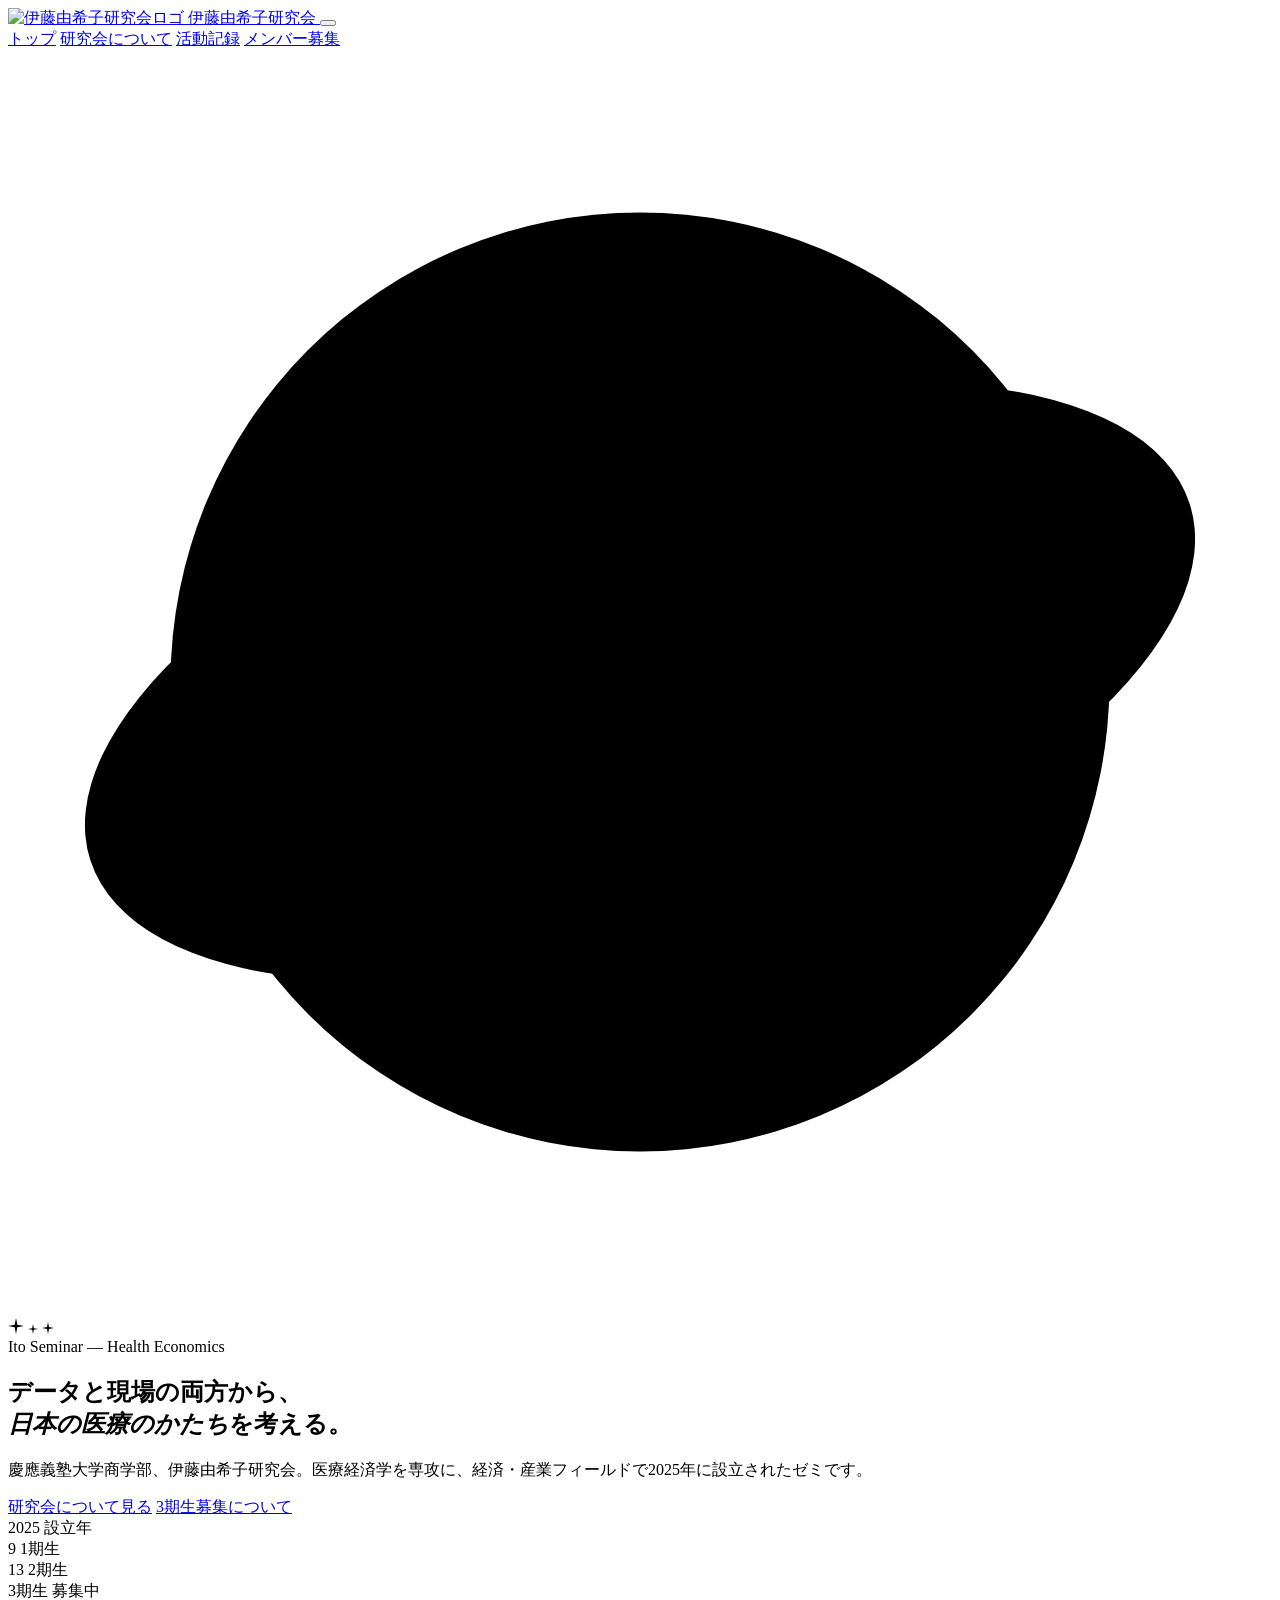
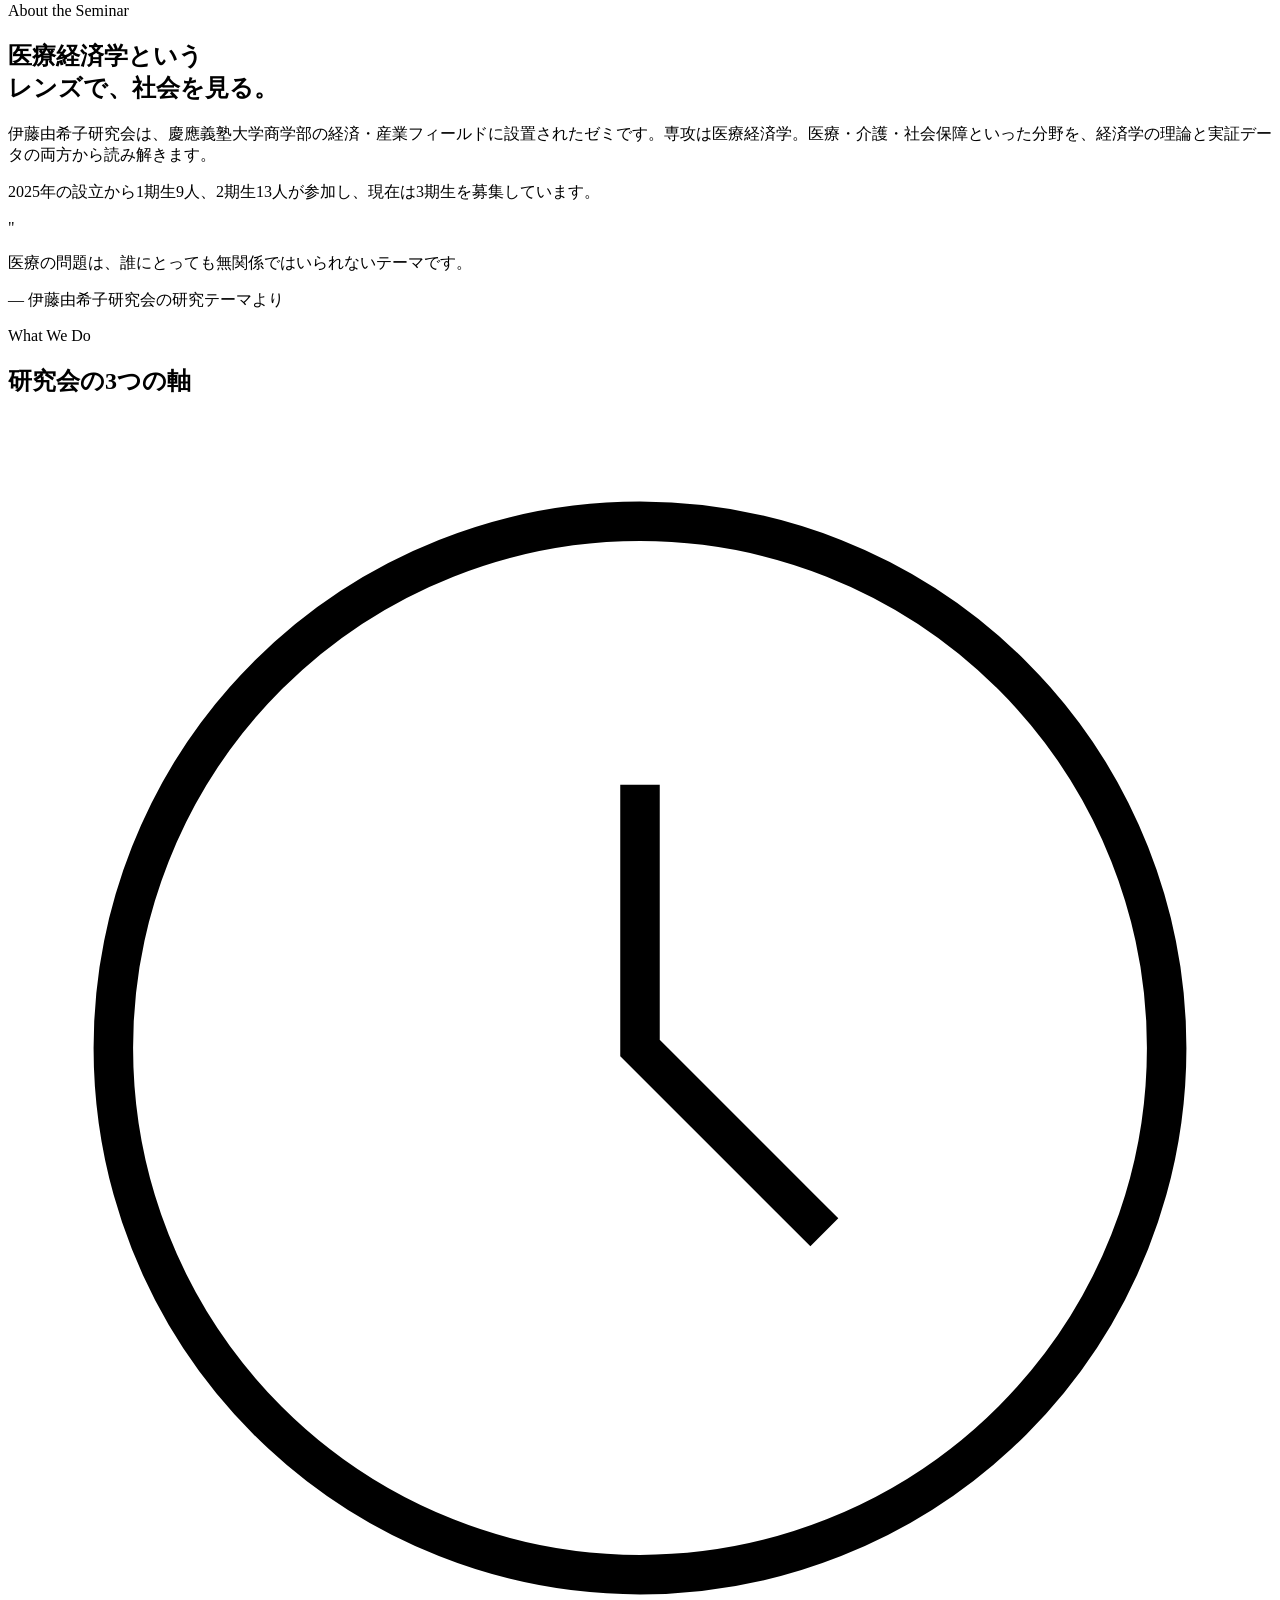
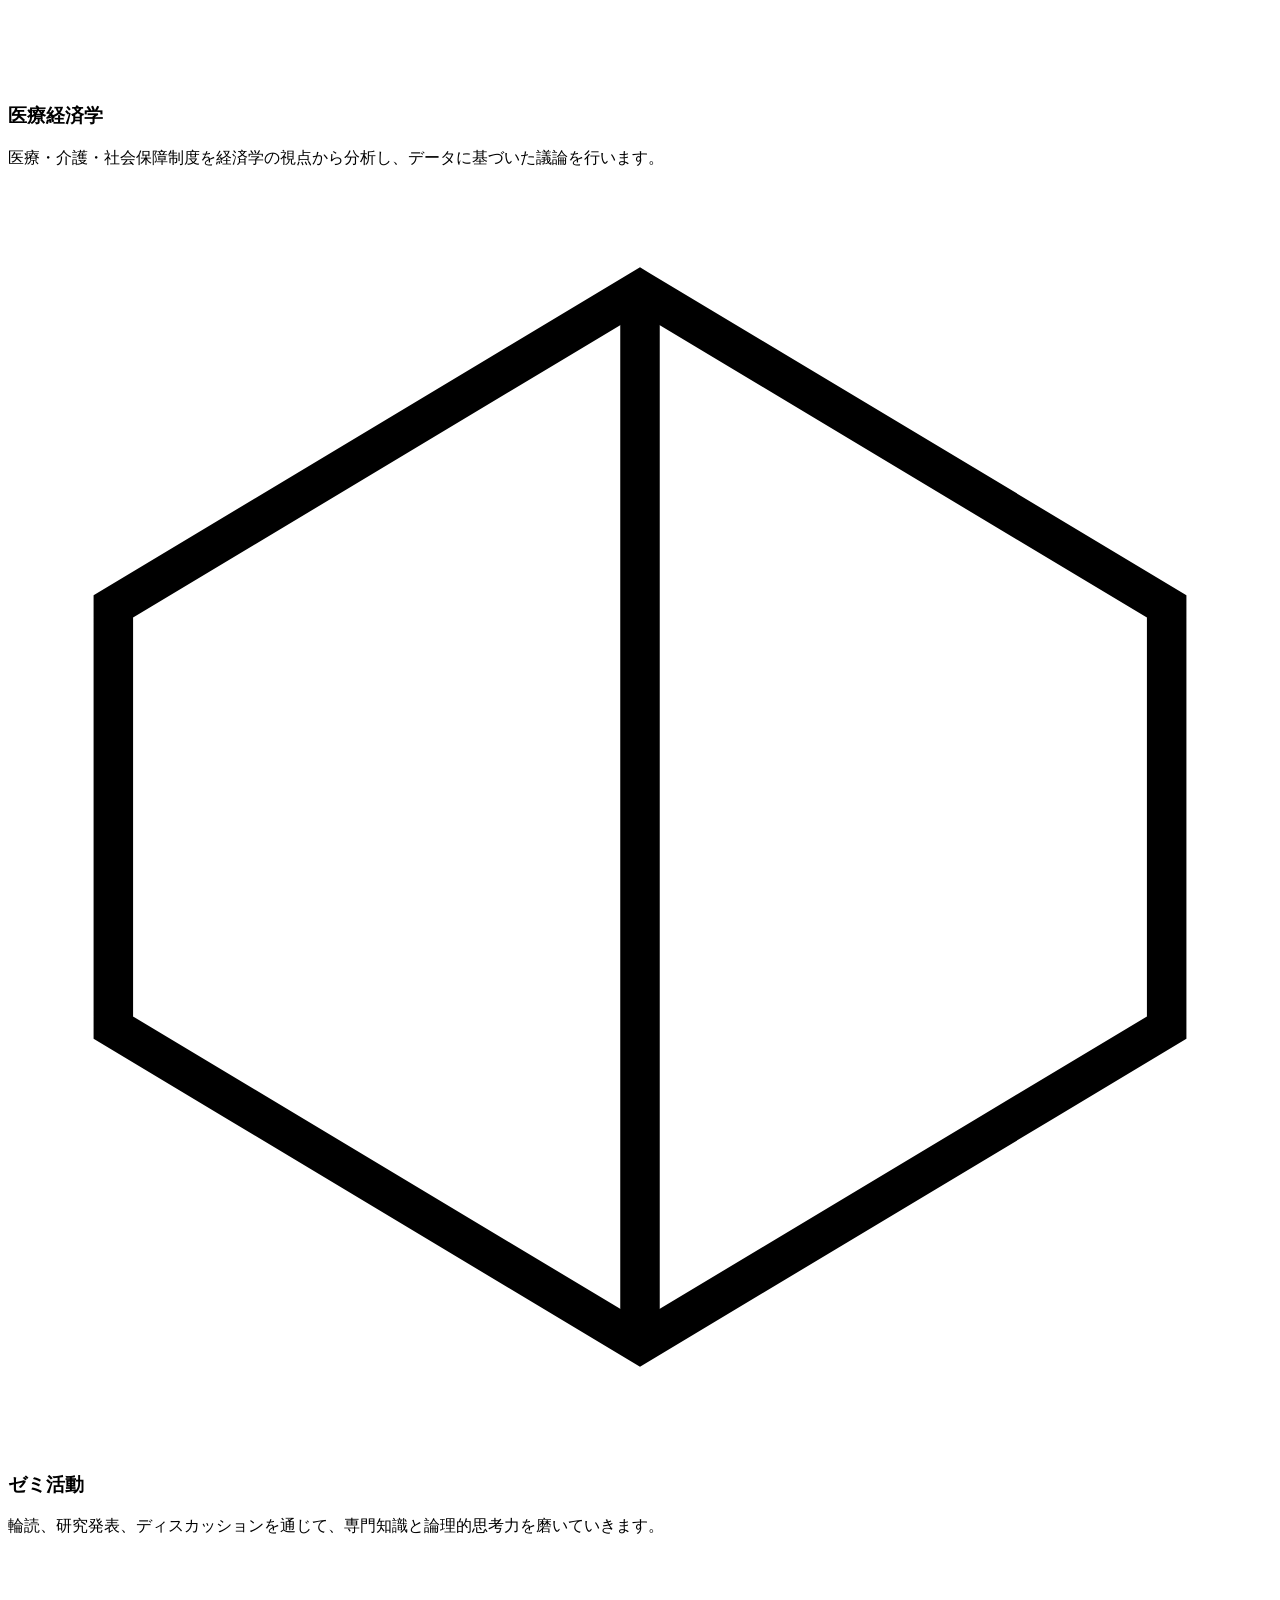
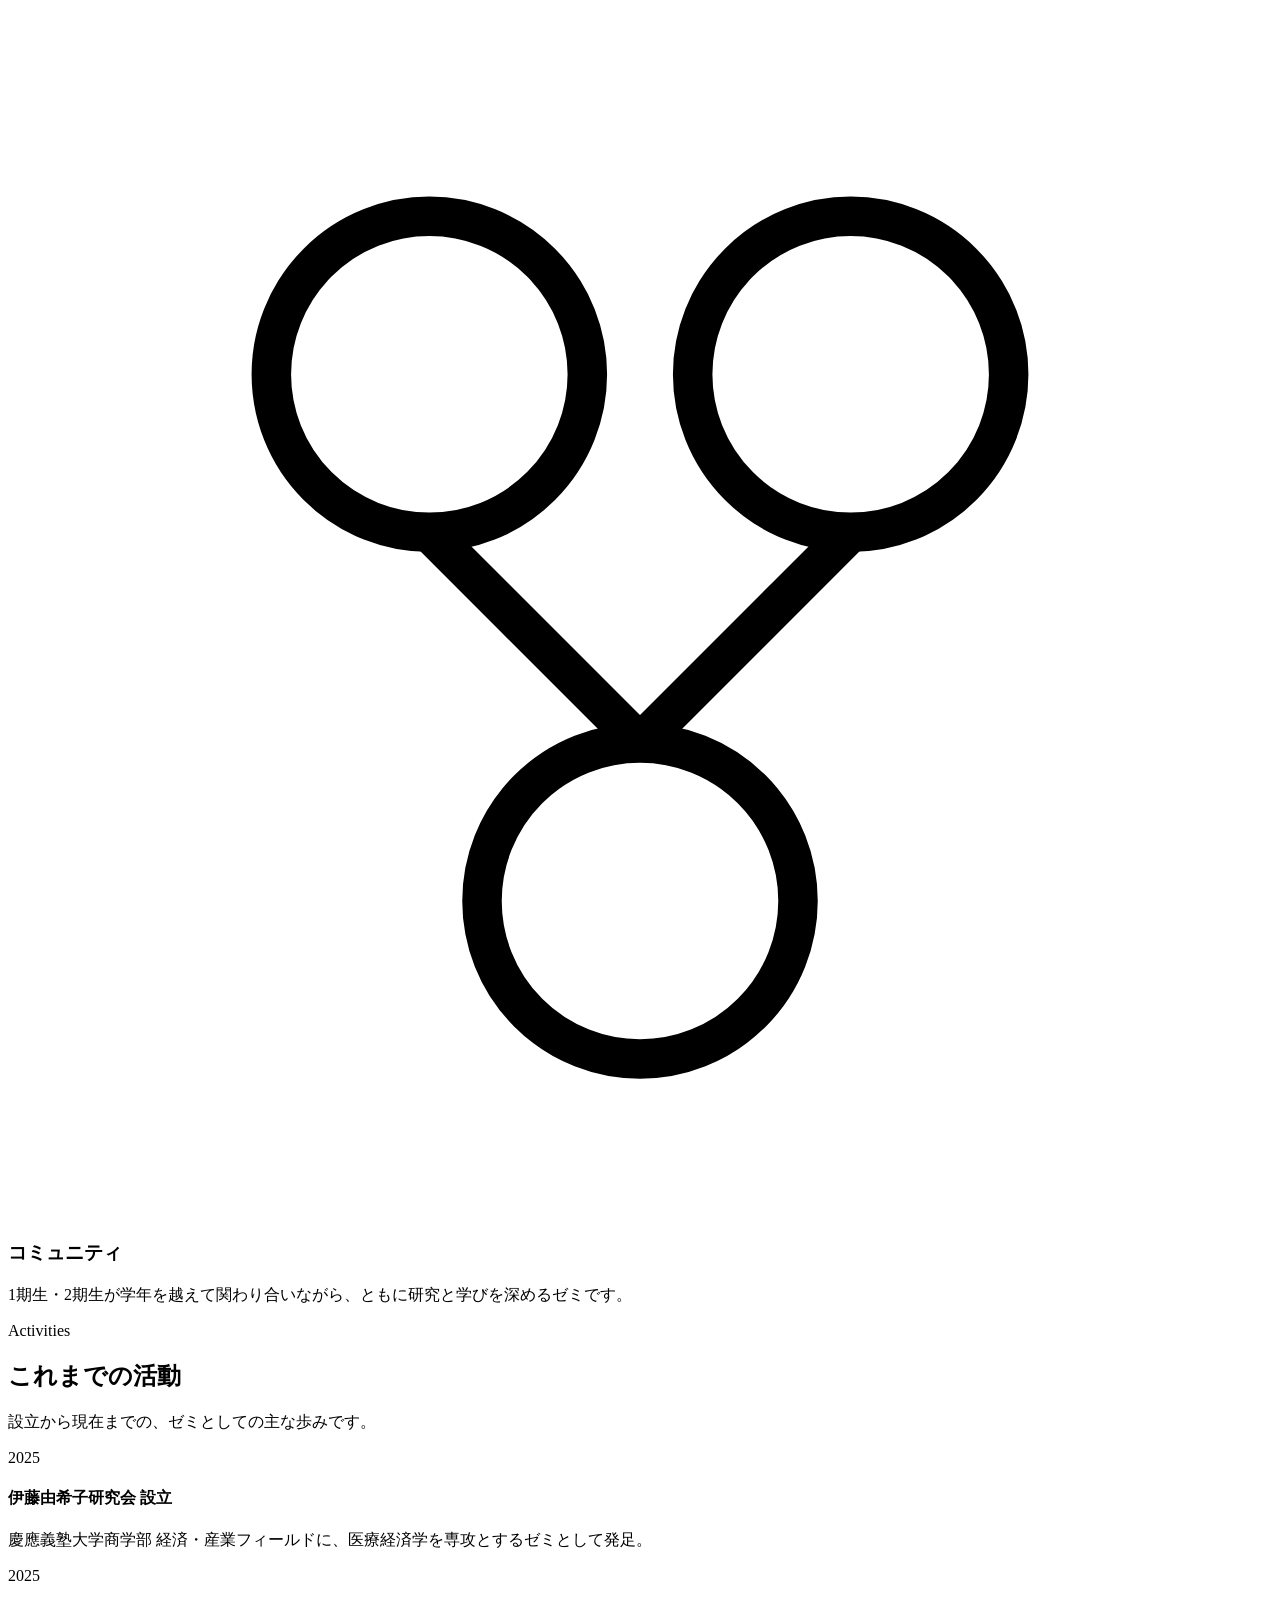
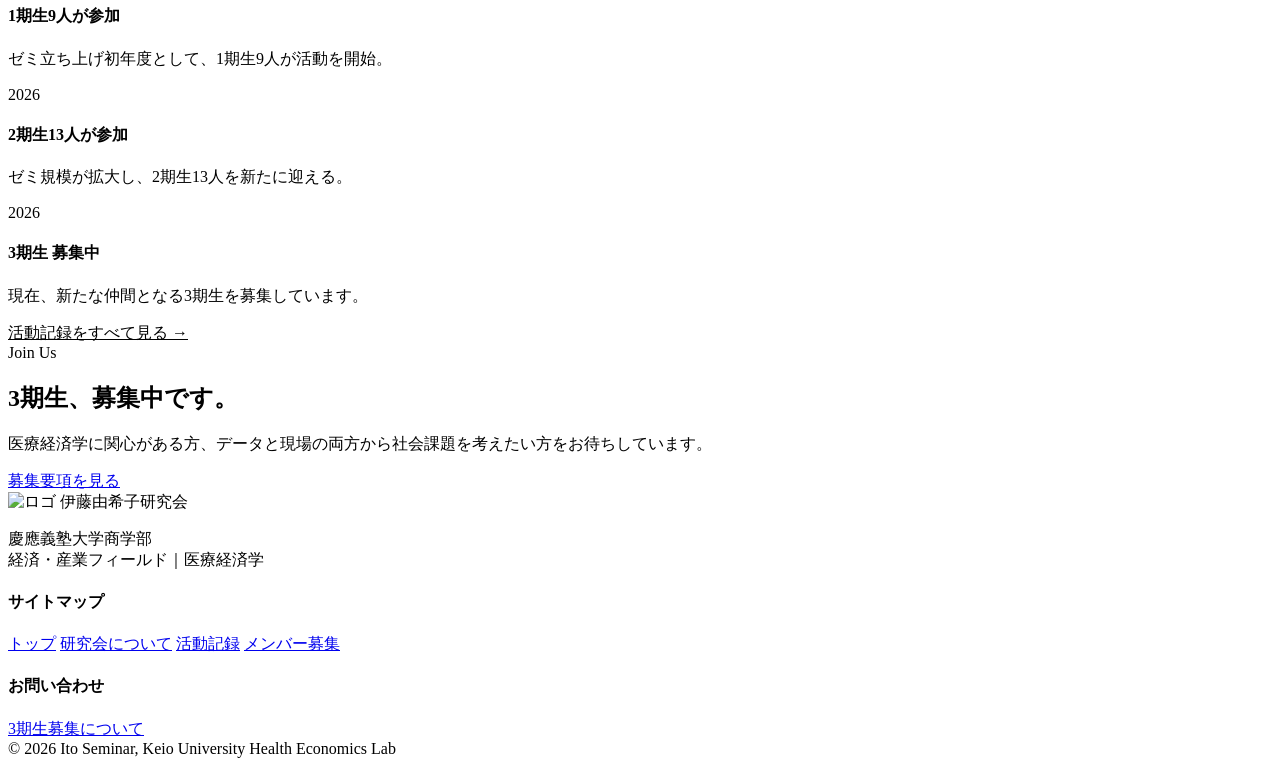
==== index.html @ af70dc56 "Add files via upload" ====
<!DOCTYPE html>
<html lang="ja">
<head>
  <meta charset="UTF-8">
  <meta name="viewport" content="width=device-width, initial-scale=1.0">
  <title>伊藤由希子研究会 | 慶應義塾大学商学部</title>
  <meta name="description" content="慶應義塾大学商学部 伊藤由希子研究会。医療経済学をテーマに、データと現場の両面から日本の医療が抱える課題を考えるゼミです。">
  <link rel="icon" href="assets/images/logo-blue-bg.jpg">
  <link rel="preconnect" href="https://fonts.googleapis.com">
  <link href="https://fonts.googleapis.com/css2?family=Playfair+Display:ital,wght@0,400;0,700;1,400&family=Cormorant+Garamond:ital@1&family=Noto+Sans+JP:wght@300;400;500;600;700&family=Noto+Serif+JP:wght@500;700&display=swap" rel="stylesheet">
  <link rel="stylesheet" href="css/style.css">
  <link rel="stylesheet" href="css/index.css">
</head>
<body>

  <header class="site-header">
    <nav class="nav">
      <a href="index.html" class="nav-brand">
        <img src="assets/images/logo-blue-bg.jpg" alt="伊藤由希子研究会ロゴ">
        伊藤由希子研究会
      </a>
      <button class="nav-toggle" aria-label="メニューを開く">
        <span></span><span></span><span></span>
      </button>
      <div class="nav-links">
        <a href="index.html">トップ</a>
        <a href="about.html">研究会について</a>
        <a href="activities.html">活動記録</a>
        <a href="join.html">メンバー募集</a>
      </div>
    </nav>
  </header>

  <!-- ============ HERO ============ -->
  <section class="hero">
    <svg class="hero-orbit-bg" viewBox="0 0 1400 1400" aria-hidden="true">
      <ellipse class="orbit-ring orbit-ring-1" cx="700" cy="700" rx="640" ry="280" transform="rotate(-18 700 700)"/>
      <ellipse class="orbit-ring orbit-ring-2" cx="700" cy="700" rx="520" ry="520"/>
    </svg>
    <svg class="hero-star" style="top:18%; left:12%; width:16px; animation-delay:0s;" viewBox="0 0 24 24" fill="currentColor"><path d="M12 0 L14 10 L24 12 L14 14 L12 24 L10 14 L0 12 L10 10 Z"/></svg>
    <svg class="hero-star" style="top:62%; left:8%; width:10px; animation-delay:1.2s;" viewBox="0 0 24 24" fill="currentColor"><path d="M12 0 L14 10 L24 12 L14 14 L12 24 L10 14 L0 12 L10 10 Z"/></svg>
    <svg class="hero-star" style="top:30%; right:10%; width:12px; animation-delay:2s;" viewBox="0 0 24 24" fill="currentColor"><path d="M12 0 L14 10 L24 12 L14 14 L12 24 L10 14 L0 12 L10 10 Z"/></svg>

    <div class="hero-inner">
      <span class="hero-eyebrow">Ito Seminar — Health Economics</span>
      <h1 class="reveal in-view">データと現場の両方から、<br><em>日本の医療のかたち</em>を考える。</h1>
      <p class="hero-lede reveal in-view">慶應義塾大学商学部、伊藤由希子研究会。医療経済学を専攻に、経済・産業フィールドで2025年に設立されたゼミです。</p>
      <div class="hero-actions reveal in-view">
        <a href="about.html" class="btn btn-primary">研究会について見る</a>
        <a href="join.html" class="btn btn-outline">3期生募集について</a>
      </div>
      <div class="hero-meta">
        <div class="hero-meta-item">
          <span class="num">2025</span>
          <span class="label">設立年</span>
        </div>
        <div class="hero-meta-item">
          <span class="num">9</span>
          <span class="label">1期生</span>
        </div>
        <div class="hero-meta-item">
          <span class="num">13</span>
          <span class="label">2期生</span>
        </div>
        <div class="hero-meta-item">
          <span class="num">3期生</span>
          <span class="label">募集中</span>
        </div>
      </div>
    </div>
  </section>

  <!-- ============ INTRO ============ -->
  <section class="intro">
    <div class="wrap intro-grid">
      <div class="intro-text reveal">
        <span class="eyebrow">About the Seminar</span>
        <h2>医療経済学という<br>レンズで、社会を見る。</h2>
        <p>伊藤由希子研究会は、慶應義塾大学商学部の経済・産業フィールドに設置されたゼミです。専攻は医療経済学。医療・介護・社会保障といった分野を、経済学の理論と実証データの両方から読み解きます。</p>
        <p>2025年の設立から1期生9人、2期生13人が参加し、現在は3期生を募集しています。</p>
      </div>
      <div class="intro-figure reveal">
        <div class="intro-figure-card">
          <span class="quote-mark">"</span>
          <p>医療の問題は、誰にとっても無関係ではいられないテーマです。</p>
          <p class="by">— 伊藤由希子研究会の研究テーマより</p>
        </div>
      </div>
    </div>
  </section>

  <!-- ============ PILLARS ============ -->
  <section class="pillars">
    <div class="wrap">
      <div class="section-head center reveal">
        <span class="eyebrow">What We Do</span>
        <h2>研究会の3つの軸</h2>
      </div>
      <div class="pillars-grid">
        <div class="pillar-card reveal">
          <svg class="pillar-icon" viewBox="0 0 48 48" fill="none" stroke="currentColor" stroke-width="1.5"><circle cx="24" cy="24" r="20"/><path d="M24 14v10l7 7"/></svg>
          <h3>医療経済学</h3>
          <p>医療・介護・社会保障制度を経済学の視点から分析し、データに基づいた議論を行います。</p>
        </div>
        <div class="pillar-card reveal">
          <svg class="pillar-icon" viewBox="0 0 48 48" fill="none" stroke="currentColor" stroke-width="1.5"><path d="M24 4 L44 16 L44 32 L24 44 L4 32 L4 16 Z"/><path d="M24 4 L24 44"/></svg>
          <h3>ゼミ活動</h3>
          <p>輪読、研究発表、ディスカッションを通じて、専門知識と論理的思考力を磨いていきます。</p>
        </div>
        <div class="pillar-card reveal">
          <svg class="pillar-icon" viewBox="0 0 48 48" fill="none" stroke="currentColor" stroke-width="1.5"><circle cx="16" cy="16" r="6"/><circle cx="32" cy="16" r="6"/><circle cx="24" cy="36" r="6"/><path d="M16 22 L24 30 M32 22 L24 30"/></svg>
          <h3>コミュニティ</h3>
          <p>1期生・2期生が学年を越えて関わり合いながら、ともに研究と学びを深めるゼミです。</p>
        </div>
      </div>
    </div>
  </section>

  <!-- ============ ACTIVITY TEASER ============ -->
  <section class="timeline-teaser">
    <div class="wrap">
      <div class="section-head reveal">
        <span class="eyebrow">Activities</span>
        <h2>これまでの活動</h2>
        <p>設立から現在までの、ゼミとしての主な歩みです。</p>
      </div>
      <div class="tl-list">
        <div class="tl-row reveal">
          <span class="tl-year">2025</span>
          <div class="tl-content">
            <h4>伊藤由希子研究会 設立</h4>
            <p>慶應義塾大学商学部 経済・産業フィールドに、医療経済学を専攻とするゼミとして発足。</p>
          </div>
        </div>
        <div class="tl-row reveal">
          <span class="tl-year">2025</span>
          <div class="tl-content">
            <h4>1期生9人が参加</h4>
            <p>ゼミ立ち上げ初年度として、1期生9人が活動を開始。</p>
          </div>
        </div>
        <div class="tl-row reveal">
          <span class="tl-year">2026</span>
          <div class="tl-content">
            <h4>2期生13人が参加</h4>
            <p>ゼミ規模が拡大し、2期生13人を新たに迎える。</p>
          </div>
        </div>
        <div class="tl-row reveal">
          <span class="tl-year">2026</span>
          <div class="tl-content">
            <h4>3期生 募集中</h4>
            <p>現在、新たな仲間となる3期生を募集しています。</p>
          </div>
        </div>
      </div>
      <div class="mt-lg">
        <a href="activities.html" class="btn btn-outline" style="border-color: rgba(247,250,251,0.4); color: var(--color-paper);">活動記録をすべて見る →</a>
      </div>
    </div>
  </section>

  <!-- ============ RECRUIT CTA ============ -->
  <section class="recruit-banner">
    <div class="wrap recruit-inner">
      <div class="recruit-text reveal">
        <span class="eyebrow">Join Us</span>
        <h2>3期生、募集中です。</h2>
        <p>医療経済学に関心がある方、データと現場の両方から社会課題を考えたい方をお待ちしています。</p>
      </div>
      <a href="join.html" class="btn btn-primary reveal">募集要項を見る</a>
    </div>
  </section>

  <footer class="site-footer">
    <div class="wrap">
      <div class="footer-grid">
        <div class="footer-col">
          <div class="footer-brand">
            <img src="assets/images/logo-blue-bg.jpg" alt="ロゴ">
            伊藤由希子研究会
          </div>
          <p>慶應義塾大学商学部<br>経済・産業フィールド｜医療経済学</p>
        </div>
        <div class="footer-col">
          <h4>サイトマップ</h4>
          <a href="index.html">トップ</a>
          <a href="about.html">研究会について</a>
          <a href="activities.html">活動記録</a>
          <a href="join.html">メンバー募集</a>
        </div>
        <div class="footer-col">
          <h4>お問い合わせ</h4>
          <a href="join.html">3期生募集について</a>
        </div>
      </div>
      <div class="footer-bottom">
        <span>© 2026 Ito Seminar, Keio University</span>
        <span>Health Economics Lab</span>
      </div>
    </div>
  </footer>

  <script src="js/main.js"></script>
</body>
</html>
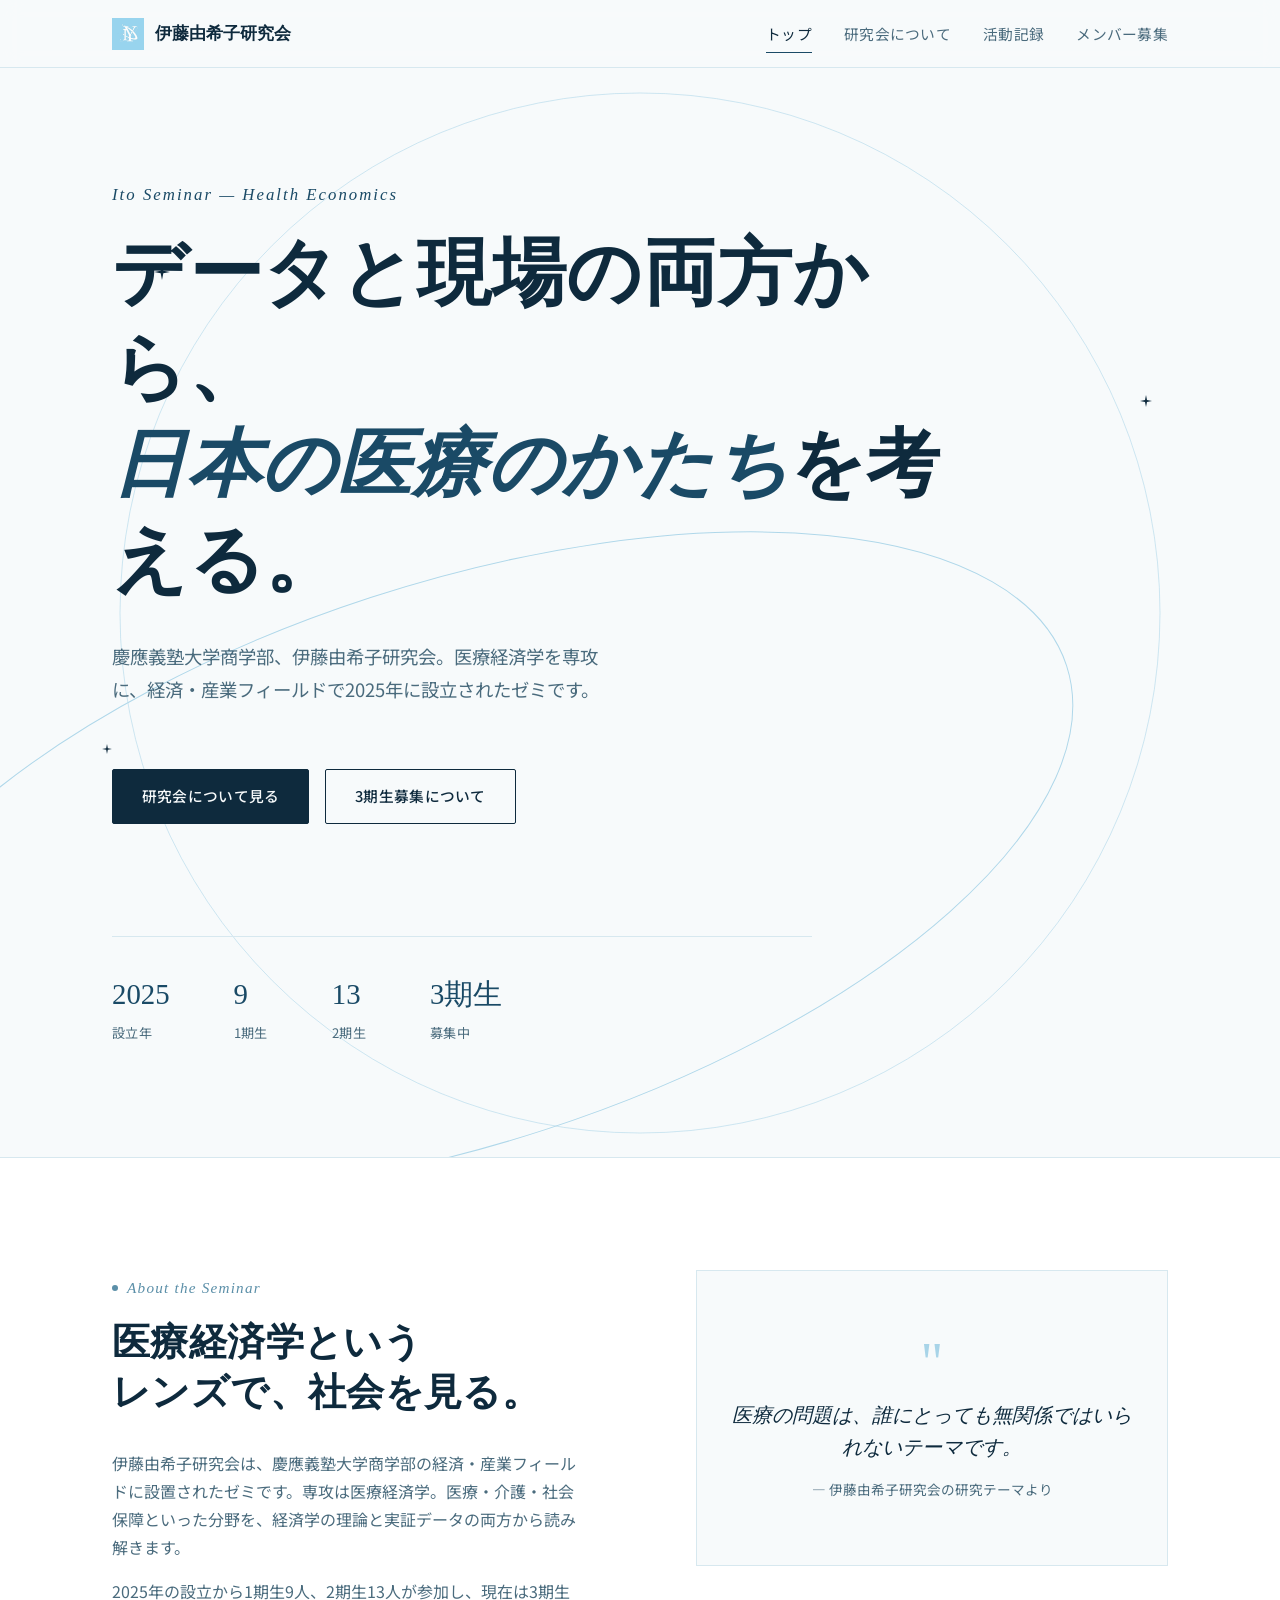
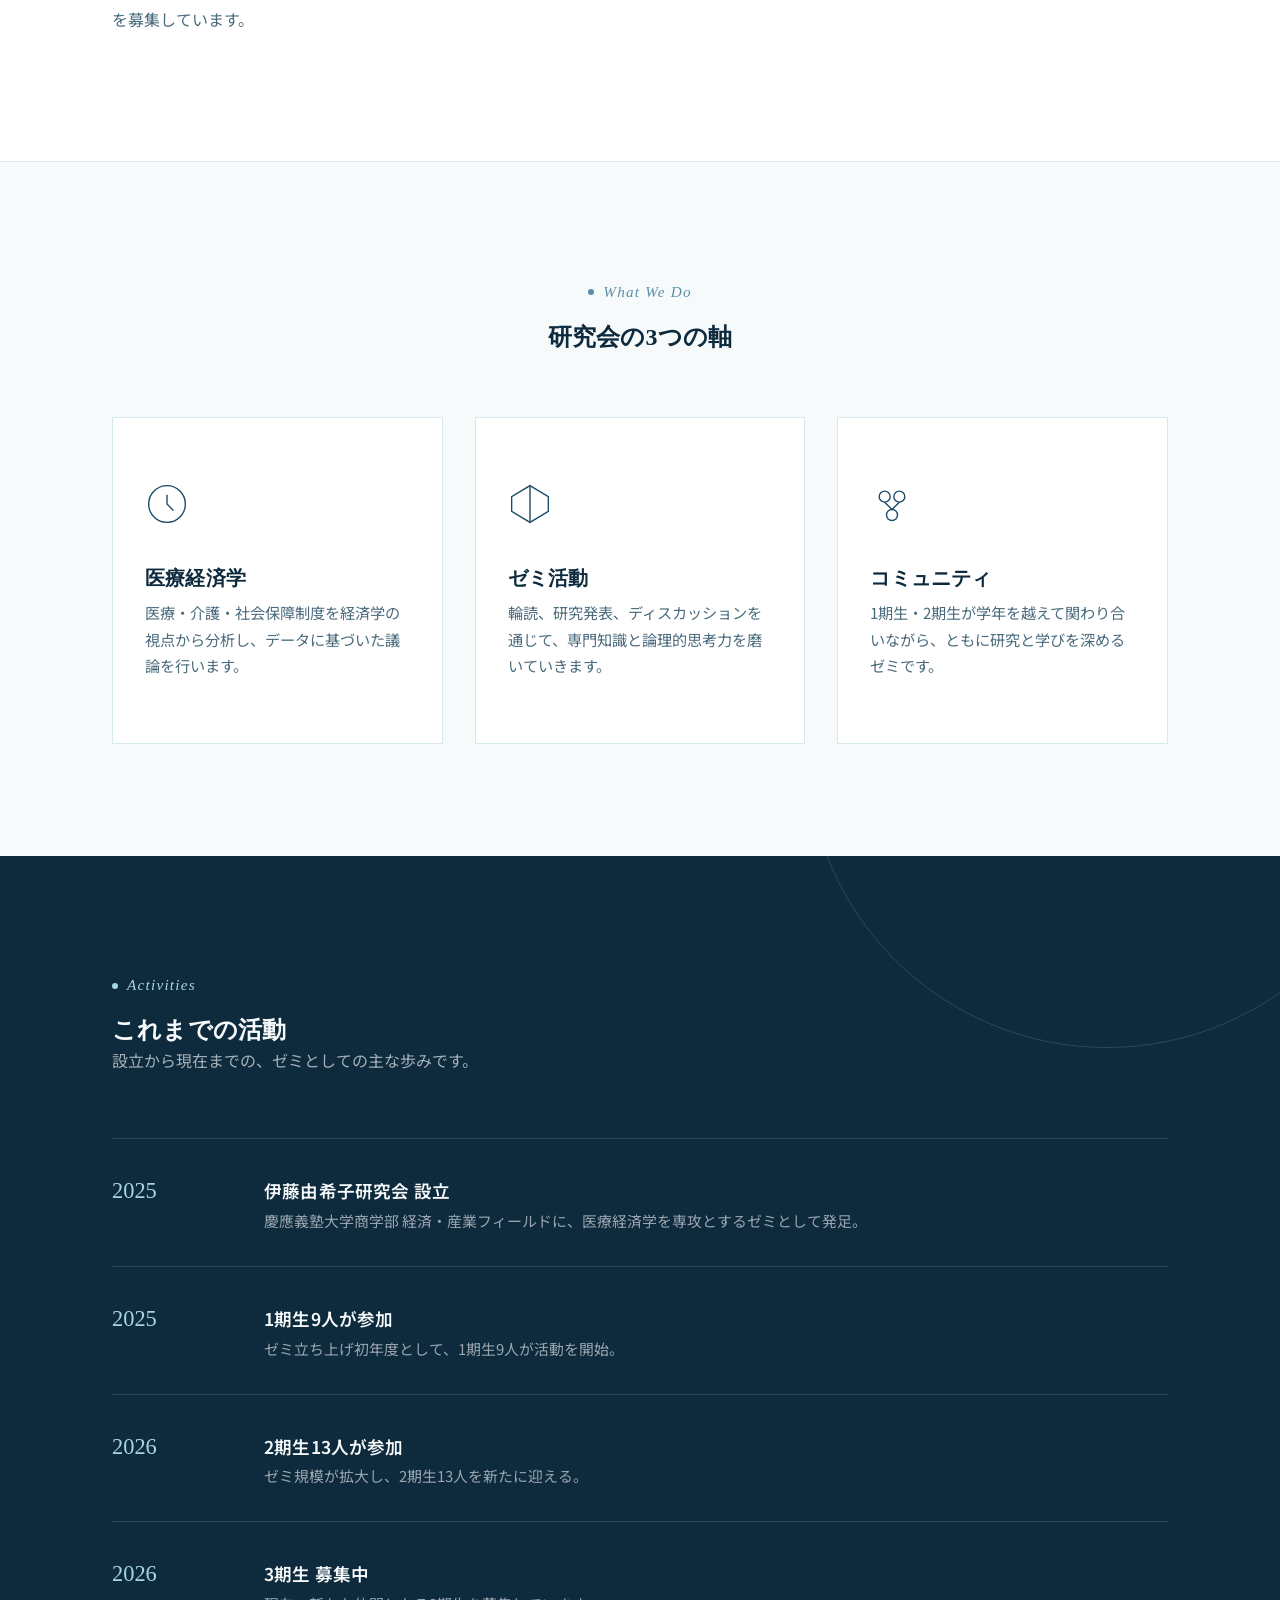
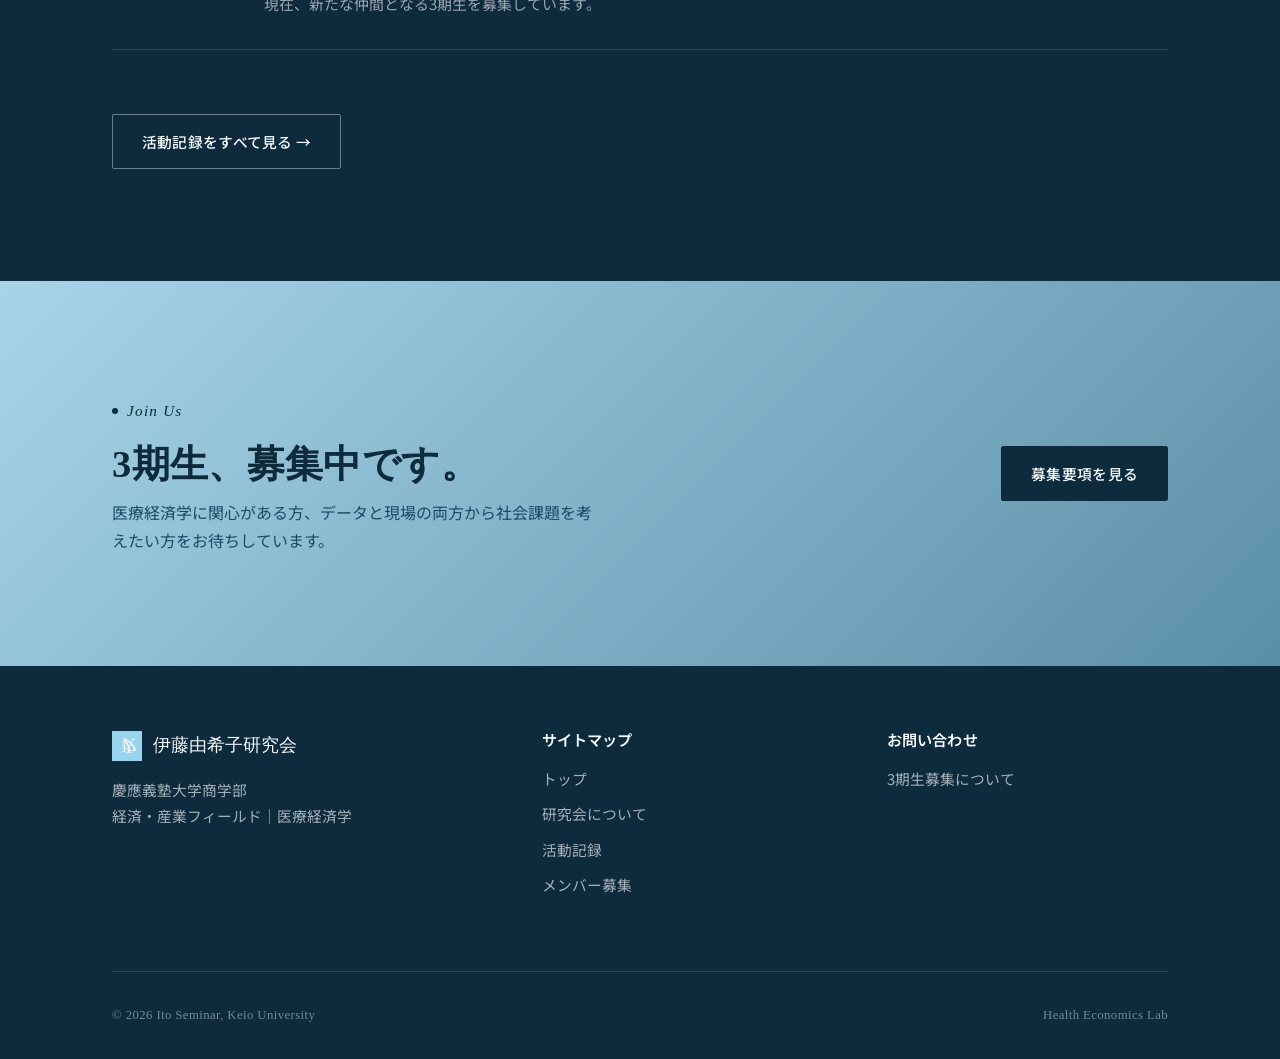
==== commit b056b118: "Add files via upload" ====
--- a/index.html
+++ b/index.html
@@ -5,18 +5,18 @@
   <meta name="viewport" content="width=device-width, initial-scale=1.0">
   <title>伊藤由希子研究会 | 慶應義塾大学商学部</title>
   <meta name="description" content="慶應義塾大学商学部 伊藤由希子研究会。医療経済学をテーマに、データと現場の両面から日本の医療が抱える課題を考えるゼミです。">
-  <link rel="icon" href="assets/images/logo-blue-bg.jpg">
+  <link rel="icon" href="logo-blue-bg.jpg">
   <link rel="preconnect" href="https://fonts.googleapis.com">
   <link href="https://fonts.googleapis.com/css2?family=Playfair+Display:ital,wght@0,400;0,700;1,400&family=Cormorant+Garamond:ital@1&family=Noto+Sans+JP:wght@300;400;500;600;700&family=Noto+Serif+JP:wght@500;700&display=swap" rel="stylesheet">
-  <link rel="stylesheet" href="css/style.css">
-  <link rel="stylesheet" href="css/index.css">
+  <link rel="stylesheet" href="style.css">
+  <link rel="stylesheet" href="index.css">
 </head>
 <body>
 
   <header class="site-header">
     <nav class="nav">
       <a href="index.html" class="nav-brand">
-        <img src="assets/images/logo-blue-bg.jpg" alt="伊藤由希子研究会ロゴ">
+        <img src="logo-blue-bg.jpg" alt="伊藤由希子研究会ロゴ">
         伊藤由希子研究会
       </a>
       <button class="nav-toggle" aria-label="メニューを開く">
@@ -177,7 +177,7 @@
       <div class="footer-grid">
         <div class="footer-col">
           <div class="footer-brand">
-            <img src="assets/images/logo-blue-bg.jpg" alt="ロゴ">
+            <img src="logo-blue-bg.jpg" alt="ロゴ">
             伊藤由希子研究会
           </div>
           <p>慶應義塾大学商学部<br>経済・産業フィールド｜医療経済学</p>
@@ -201,6 +201,6 @@
     </div>
   </footer>
 
-  <script src="js/main.js"></script>
+  <script src="main.js"></script>
 </body>
 </html>
--- a/style.css
+++ b/style.css
@@ -0,0 +1,416 @@
+/* ===================================================================
+   伊藤由希子研究会 ウェブサイト — Design Tokens & Base Styles
+   ロゴのモノグラム（IY）/ 軌道線 / 星 のモチーフを継承
+=================================================================== */
+
+:root {
+  /* Color */
+  --color-sky: #A8D4E8;          /* ロゴのメインブルー */
+  --color-sky-deep: #5B8FA8;     /* サブブルー（アクセント線・hover） */
+  --color-sky-night: #1A4A66;    /* 深い水色（hover・強調） */
+  --color-ink: #0E2A3D;          /* 本文・見出しの濃紺 */
+  --color-paper: #F7FAFB;        /* 背景の極薄ブルーホワイト */
+  --color-card: #FFFFFF;         /* カード背景 */
+  --color-line: #D7E8EF;         /* 区切り線・ボーダー */
+  --color-ink-soft: #4A6B7D;     /* 本文の柔らかいグレーブルー */
+
+  /* Type */
+  --font-display: 'Playfair Display', 'Noto Serif JP', serif;
+  --font-body: 'Noto Sans JP', 'Hiragino Sans', sans-serif;
+  --font-caption: 'Cormorant Garamond', 'Noto Serif JP', serif;
+
+  /* Spacing scale */
+  --space-xs: 0.5rem;
+  --space-sm: 1rem;
+  --space-md: 2rem;
+  --space-lg: 4rem;
+  --space-xl: 7rem;
+
+  /* Layout */
+  --max-width: 1120px;
+  --radius: 2px;
+}
+
+* {
+  margin: 0;
+  padding: 0;
+  box-sizing: border-box;
+}
+
+html {
+  scroll-behavior: smooth;
+}
+
+@media (prefers-reduced-motion: reduce) {
+  html {
+    scroll-behavior: auto;
+  }
+  *, *::before, *::after {
+    animation-duration: 0.01ms !important;
+    animation-iteration-count: 1 !important;
+    transition-duration: 0.01ms !important;
+  }
+}
+
+body {
+  font-family: var(--font-body);
+  color: var(--color-ink);
+  background: var(--color-paper);
+  line-height: 1.75;
+  font-size: 16px;
+  -webkit-font-smoothing: antialiased;
+  overflow-x: hidden;
+}
+
+a {
+  color: inherit;
+  text-decoration: none;
+}
+
+img {
+  max-width: 100%;
+  display: block;
+}
+
+.wrap {
+  max-width: var(--max-width);
+  margin: 0 auto;
+  padding: 0 var(--space-md);
+}
+
+/* ---------- Typography ---------- */
+
+h1, h2, h3, h4 {
+  font-family: var(--font-display);
+  font-weight: 700;
+  letter-spacing: 0.01em;
+  color: var(--color-ink);
+  line-height: 1.3;
+}
+
+.eyebrow {
+  font-family: var(--font-caption);
+  font-style: italic;
+  font-size: 0.95rem;
+  letter-spacing: 0.08em;
+  color: var(--color-sky-deep);
+  display: inline-flex;
+  align-items: center;
+  gap: 0.6em;
+  margin-bottom: var(--space-sm);
+}
+
+.eyebrow::before {
+  content: '';
+  width: 6px;
+  height: 6px;
+  background: var(--color-sky-deep);
+  border-radius: 50%;
+  display: inline-block;
+}
+
+p {
+  color: var(--color-ink-soft);
+}
+
+/* ---------- Header / Nav ---------- */
+
+.site-header {
+  position: sticky;
+  top: 0;
+  z-index: 100;
+  background: rgba(247, 250, 251, 0.88);
+  backdrop-filter: blur(10px);
+  border-bottom: 1px solid var(--color-line);
+}
+
+.nav {
+  display: flex;
+  align-items: center;
+  justify-content: space-between;
+  padding: var(--space-sm) var(--space-md);
+  max-width: var(--max-width);
+  margin: 0 auto;
+}
+
+.nav-brand {
+  display: flex;
+  align-items: center;
+  gap: 0.7rem;
+  font-family: var(--font-display);
+  font-weight: 700;
+  font-size: 1.05rem;
+  color: var(--color-ink);
+}
+
+.nav-brand img {
+  height: 32px;
+  width: auto;
+}
+
+.nav-links {
+  display: flex;
+  gap: var(--space-md);
+  font-size: 0.92rem;
+  letter-spacing: 0.02em;
+}
+
+.nav-links a {
+  position: relative;
+  color: var(--color-ink-soft);
+  transition: color 0.25s ease;
+  padding: 0.3rem 0;
+}
+
+.nav-links a::after {
+  content: '';
+  position: absolute;
+  left: 0;
+  bottom: -2px;
+  width: 0;
+  height: 1px;
+  background: var(--color-sky-night);
+  transition: width 0.3s ease;
+}
+
+.nav-links a:hover,
+.nav-links a.active {
+  color: var(--color-ink);
+}
+
+.nav-links a:hover::after,
+.nav-links a.active::after {
+  width: 100%;
+}
+
+.nav-toggle {
+  display: none;
+  background: none;
+  border: none;
+  cursor: pointer;
+  padding: 0.5rem;
+}
+
+.nav-toggle span {
+  display: block;
+  width: 22px;
+  height: 1.5px;
+  background: var(--color-ink);
+  margin: 5px 0;
+  transition: 0.3s;
+}
+
+@media (max-width: 760px) {
+  .nav-links {
+    position: fixed;
+    top: 64px;
+    left: 0;
+    right: 0;
+    background: var(--color-paper);
+    flex-direction: column;
+    gap: 0;
+    padding: 0;
+    max-height: 0;
+    overflow: hidden;
+    transition: max-height 0.35s ease;
+    border-bottom: 1px solid var(--color-line);
+  }
+
+  .nav-links.open {
+    max-height: 320px;
+  }
+
+  .nav-links a {
+    padding: var(--space-sm) var(--space-md);
+    width: 100%;
+    border-top: 1px solid var(--color-line);
+  }
+
+  .nav-links a::after {
+    display: none;
+  }
+
+  .nav-toggle {
+    display: block;
+  }
+}
+
+/* ---------- Buttons ---------- */
+
+.btn {
+  display: inline-flex;
+  align-items: center;
+  gap: 0.5em;
+  font-family: var(--font-body);
+  font-size: 0.92rem;
+  font-weight: 500;
+  padding: 0.85rem 1.8rem;
+  border-radius: var(--radius);
+  cursor: pointer;
+  transition: all 0.3s ease;
+  border: 1px solid var(--color-ink);
+  letter-spacing: 0.02em;
+}
+
+.btn-primary {
+  background: var(--color-ink);
+  color: var(--color-paper);
+}
+
+.btn-primary:hover {
+  background: var(--color-sky-night);
+  border-color: var(--color-sky-night);
+  transform: translateY(-1px);
+}
+
+.btn-outline {
+  background: transparent;
+  color: var(--color-ink);
+}
+
+.btn-outline:hover {
+  background: var(--color-ink);
+  color: var(--color-paper);
+}
+
+/* ---------- Section base ---------- */
+
+section {
+  padding: var(--space-xl) 0;
+  position: relative;
+}
+
+.section-head {
+  max-width: 640px;
+  margin-bottom: var(--space-lg);
+}
+
+.section-head.center {
+  margin-left: auto;
+  margin-right: auto;
+  text-align: center;
+}
+
+/* ---------- Orbit motif (signature element) ---------- */
+
+.orbit-divider {
+  width: 100%;
+  height: 60px;
+  display: block;
+  opacity: 0.5;
+}
+
+.star {
+  position: absolute;
+  color: var(--color-sky-deep);
+}
+
+@keyframes twinkle {
+  0%, 100% { opacity: 0.25; transform: scale(0.85); }
+  50% { opacity: 0.9; transform: scale(1.1); }
+}
+
+@keyframes orbit-rotate {
+  from { transform: rotate(0deg); }
+  to { transform: rotate(360deg); }
+}
+
+@keyframes drift {
+  0%, 100% { transform: translateY(0px); }
+  50% { transform: translateY(-10px); }
+}
+
+/* ---------- Footer ---------- */
+
+.site-footer {
+  background: var(--color-ink);
+  color: var(--color-paper);
+  padding: var(--space-lg) 0 var(--space-md);
+}
+
+.footer-grid {
+  display: grid;
+  grid-template-columns: 1.3fr 1fr 1fr;
+  gap: var(--space-lg);
+  padding-bottom: var(--space-lg);
+  border-bottom: 1px solid rgba(247, 250, 251, 0.15);
+}
+
+.footer-brand {
+  display: flex;
+  align-items: center;
+  gap: 0.7rem;
+  font-family: var(--font-display);
+  font-size: 1.1rem;
+  margin-bottom: var(--space-sm);
+}
+
+.footer-brand img {
+  height: 30px;
+}
+
+.footer-grid p,
+.footer-grid a {
+  color: rgba(247, 250, 251, 0.65);
+  font-size: 0.92rem;
+}
+
+.footer-col h4 {
+  color: var(--color-paper);
+  font-size: 0.95rem;
+  margin-bottom: var(--space-sm);
+  font-family: var(--font-body);
+  font-weight: 600;
+}
+
+.footer-col a {
+  display: block;
+  margin-bottom: 0.6rem;
+  transition: color 0.2s;
+}
+
+.footer-col a:hover {
+  color: var(--color-sky);
+}
+
+.footer-bottom {
+  display: flex;
+  justify-content: space-between;
+  align-items: center;
+  padding-top: var(--space-md);
+  font-size: 0.8rem;
+  color: rgba(247, 250, 251, 0.45);
+  font-family: var(--font-caption);
+  letter-spacing: 0.03em;
+}
+
+@media (max-width: 760px) {
+  .footer-grid {
+    grid-template-columns: 1fr;
+    gap: var(--space-md);
+  }
+  .footer-bottom {
+    flex-direction: column;
+    gap: var(--space-xs);
+    text-align: center;
+  }
+}
+
+/* ---------- Reveal-on-scroll ---------- */
+
+.reveal {
+  opacity: 0;
+  transform: translateY(24px);
+  transition: opacity 0.8s ease, transform 0.8s ease;
+}
+
+.reveal.in-view {
+  opacity: 1;
+  transform: translateY(0);
+}
+
+/* ---------- Utility ---------- */
+
+.text-center { text-align: center; }
+.mt-lg { margin-top: var(--space-lg); }
+.mb-lg { margin-bottom: var(--space-lg); }
--- a/index.css
+++ b/index.css
@@ -0,0 +1,389 @@
+/* ===================================================================
+   index.html 専用スタイル
+=================================================================== */
+
+/* ---------- Hero ---------- */
+
+.hero {
+  position: relative;
+  min-height: 92vh;
+  display: flex;
+  align-items: center;
+  overflow: hidden;
+  padding-top: var(--space-xl);
+}
+
+.hero-orbit-bg {
+  position: absolute;
+  top: 50%;
+  left: 50%;
+  width: 1400px;
+  height: 1400px;
+  transform: translate(-50%, -50%);
+  z-index: 0;
+  opacity: 0.9;
+}
+
+.hero-orbit-bg .orbit-ring {
+  fill: none;
+  stroke: var(--color-sky);
+  stroke-width: 1;
+}
+
+.hero-orbit-bg .orbit-ring-1 {
+  animation: orbit-rotate 90s linear infinite;
+  transform-origin: center;
+}
+
+.hero-orbit-bg .orbit-ring-2 {
+  animation: orbit-rotate 140s linear infinite reverse;
+  transform-origin: center;
+  opacity: 0.6;
+}
+
+.hero-star {
+  position: absolute;
+  animation: twinkle 3.5s ease-in-out infinite;
+}
+
+.hero-inner {
+  position: relative;
+  z-index: 2;
+  max-width: var(--max-width);
+  margin: 0 auto;
+  padding: 0 var(--space-md);
+  width: 100%;
+}
+
+.hero-eyebrow {
+  font-family: var(--font-caption);
+  font-style: italic;
+  font-size: 1.05rem;
+  color: var(--color-sky-night);
+  letter-spacing: 0.12em;
+  margin-bottom: var(--space-sm);
+  display: block;
+}
+
+.hero h1 {
+  font-size: clamp(2.6rem, 6vw, 4.6rem);
+  max-width: 880px;
+  margin-bottom: var(--space-md);
+}
+
+.hero h1 em {
+  font-style: italic;
+  color: var(--color-sky-night);
+}
+
+.hero-lede {
+  font-size: 1.15rem;
+  max-width: 520px;
+  color: var(--color-ink-soft);
+  margin-bottom: var(--space-lg);
+}
+
+.hero-actions {
+  display: flex;
+  gap: var(--space-sm);
+  flex-wrap: wrap;
+  margin-bottom: var(--space-xl);
+}
+
+.hero-meta {
+  display: flex;
+  gap: var(--space-lg);
+  flex-wrap: wrap;
+  border-top: 1px solid var(--color-line);
+  padding-top: var(--space-md);
+  max-width: 700px;
+}
+
+.hero-meta-item {
+  display: flex;
+  flex-direction: column;
+  gap: 0.2rem;
+}
+
+.hero-meta-item .num {
+  font-family: var(--font-display);
+  font-size: 1.8rem;
+  color: var(--color-sky-night);
+}
+
+.hero-meta-item .label {
+  font-size: 0.82rem;
+  color: var(--color-ink-soft);
+  letter-spacing: 0.03em;
+}
+
+@media (max-width: 760px) {
+  .hero {
+    min-height: auto;
+    padding-top: var(--space-lg);
+    padding-bottom: var(--space-lg);
+  }
+  .hero-orbit-bg {
+    width: 900px;
+    height: 900px;
+  }
+  .hero-meta {
+    gap: var(--space-md);
+  }
+}
+
+/* ---------- Intro / About teaser ---------- */
+
+.intro {
+  background: var(--color-card);
+  border-top: 1px solid var(--color-line);
+  border-bottom: 1px solid var(--color-line);
+}
+
+.intro-grid {
+  display: grid;
+  grid-template-columns: 1fr 1fr;
+  gap: var(--space-xl);
+  align-items: start;
+}
+
+.intro-text h2 {
+  font-size: clamp(1.8rem, 3vw, 2.4rem);
+  margin-bottom: var(--space-md);
+}
+
+.intro-text p {
+  margin-bottom: var(--space-sm);
+}
+
+.intro-figure {
+  position: relative;
+  display: flex;
+  justify-content: center;
+  align-items: center;
+}
+
+.intro-figure-card {
+  background: var(--color-paper);
+  border: 1px solid var(--color-line);
+  padding: var(--space-lg) var(--space-md);
+  text-align: center;
+  position: relative;
+  width: 100%;
+}
+
+.intro-figure-card .quote-mark {
+  font-family: var(--font-display);
+  font-size: 3.5rem;
+  color: var(--color-sky);
+  line-height: 1;
+  display: block;
+  margin-bottom: var(--space-xs);
+}
+
+.intro-figure-card p {
+  font-family: var(--font-caption);
+  font-style: italic;
+  font-size: 1.25rem;
+  color: var(--color-ink);
+  line-height: 1.6;
+}
+
+.intro-figure-card .by {
+  margin-top: var(--space-sm);
+  font-family: var(--font-body);
+  font-style: normal;
+  font-size: 0.85rem;
+  color: var(--color-ink-soft);
+}
+
+@media (max-width: 760px) {
+  .intro-grid {
+    grid-template-columns: 1fr;
+    gap: var(--space-md);
+  }
+}
+
+/* ---------- Pillars (3 focus cards) ---------- */
+
+.pillars-grid {
+  display: grid;
+  grid-template-columns: repeat(3, 1fr);
+  gap: var(--space-md);
+}
+
+.pillar-card {
+  background: var(--color-card);
+  border: 1px solid var(--color-line);
+  padding: var(--space-lg) var(--space-md);
+  transition: transform 0.35s ease, box-shadow 0.35s ease, border-color 0.35s ease;
+}
+
+.pillar-card:hover {
+  transform: translateY(-6px);
+  border-color: var(--color-sky-deep);
+  box-shadow: 0 20px 40px -20px rgba(14, 42, 61, 0.18);
+}
+
+.pillar-icon {
+  width: 44px;
+  height: 44px;
+  margin-bottom: var(--space-md);
+  color: var(--color-sky-night);
+}
+
+.pillar-card h3 {
+  font-size: 1.25rem;
+  margin-bottom: var(--space-xs);
+}
+
+.pillar-card p {
+  font-size: 0.95rem;
+}
+
+@media (max-width: 900px) {
+  .pillars-grid {
+    grid-template-columns: 1fr;
+  }
+}
+
+/* ---------- Timeline teaser (activity highlight) ---------- */
+
+.timeline-teaser {
+  background: var(--color-ink);
+  color: var(--color-paper);
+  position: relative;
+  overflow: hidden;
+}
+
+.timeline-teaser::before {
+  content: '';
+  position: absolute;
+  top: -40%;
+  right: -10%;
+  width: 600px;
+  height: 600px;
+  border: 1px solid rgba(168, 212, 232, 0.18);
+  border-radius: 50%;
+}
+
+.timeline-teaser .section-head h2,
+.timeline-teaser .section-head .eyebrow {
+  color: var(--color-paper);
+}
+
+.timeline-teaser .section-head .eyebrow {
+  color: var(--color-sky);
+}
+
+.timeline-teaser .section-head .eyebrow::before {
+  background: var(--color-sky);
+}
+
+.timeline-teaser .section-head p {
+  color: rgba(247, 250, 251, 0.65);
+}
+
+.tl-list {
+  position: relative;
+  z-index: 1;
+  display: flex;
+  flex-direction: column;
+  gap: 0;
+}
+
+.tl-row {
+  display: grid;
+  grid-template-columns: 120px 1fr;
+  gap: var(--space-md);
+  padding: var(--space-md) 0;
+  border-top: 1px solid rgba(247, 250, 251, 0.12);
+  align-items: baseline;
+}
+
+.tl-row:last-child {
+  border-bottom: 1px solid rgba(247, 250, 251, 0.12);
+}
+
+.tl-year {
+  font-family: var(--font-display);
+  font-size: 1.4rem;
+  color: var(--color-sky);
+}
+
+.tl-content h4 {
+  color: var(--color-paper);
+  font-size: 1.1rem;
+  margin-bottom: 0.3rem;
+  font-family: var(--font-body);
+  font-weight: 600;
+}
+
+.tl-content p {
+  color: rgba(247, 250, 251, 0.6);
+  font-size: 0.93rem;
+}
+
+@media (max-width: 600px) {
+  .tl-row {
+    grid-template-columns: 1fr;
+    gap: 0.3rem;
+  }
+}
+
+/* ---------- Recruit CTA banner ---------- */
+
+.recruit-banner {
+  background: linear-gradient(135deg, var(--color-sky) 0%, var(--color-sky-deep) 100%);
+  position: relative;
+  overflow: hidden;
+}
+
+.recruit-inner {
+  position: relative;
+  z-index: 1;
+  display: flex;
+  justify-content: space-between;
+  align-items: center;
+  gap: var(--space-md);
+  flex-wrap: wrap;
+}
+
+.recruit-inner .eyebrow {
+  color: var(--color-ink);
+}
+
+.recruit-inner .eyebrow::before {
+  background: var(--color-ink);
+}
+
+.recruit-text h2 {
+  font-size: clamp(1.8rem, 3vw, 2.5rem);
+  color: var(--color-ink);
+  max-width: 520px;
+}
+
+.recruit-text p {
+  color: var(--color-sky-night);
+  margin-top: var(--space-xs);
+  max-width: 480px;
+}
+
+.recruit-banner .btn-primary {
+  background: var(--color-ink);
+  border-color: var(--color-ink);
+  white-space: nowrap;
+}
+
+.recruit-banner .btn-primary:hover {
+  background: var(--color-paper);
+  color: var(--color-ink);
+  border-color: var(--color-paper);
+}
+
+@media (max-width: 760px) {
+  .recruit-inner {
+    flex-direction: column;
+    align-items: flex-start;
+  }
+}
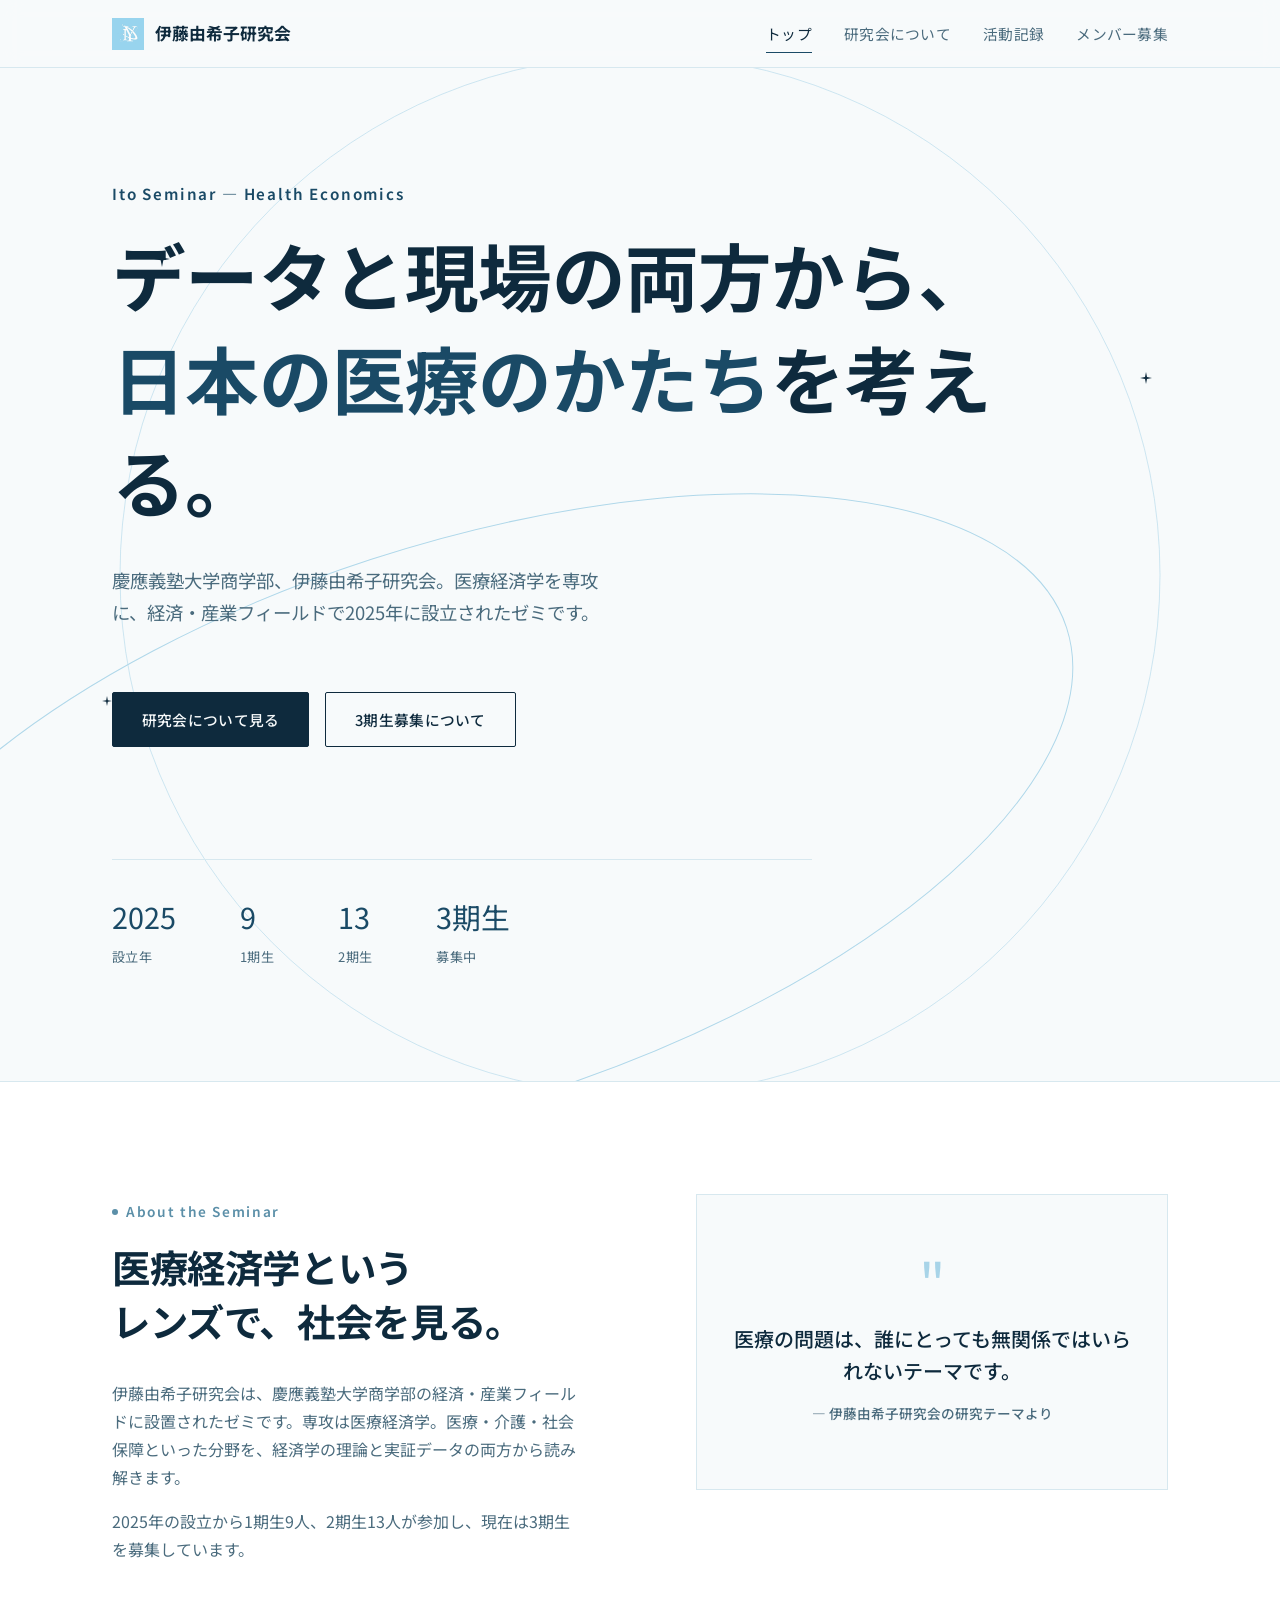
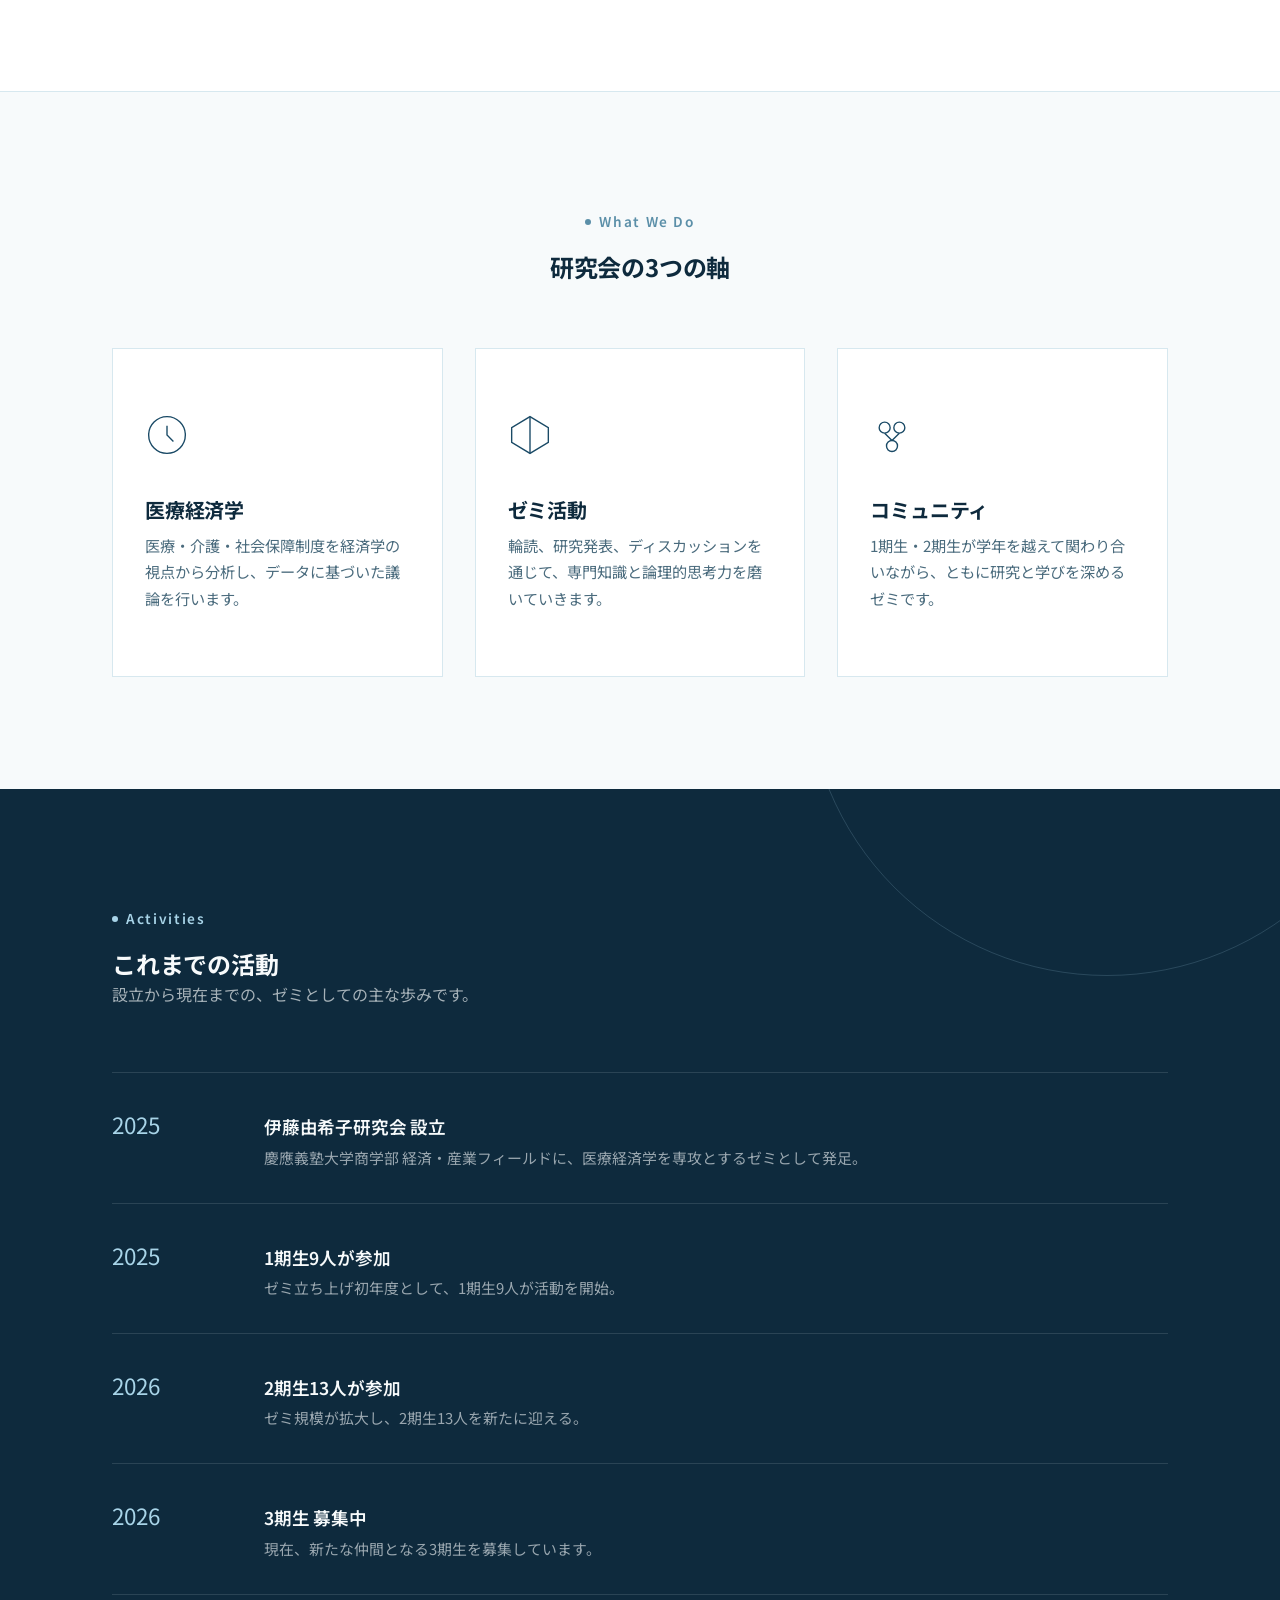
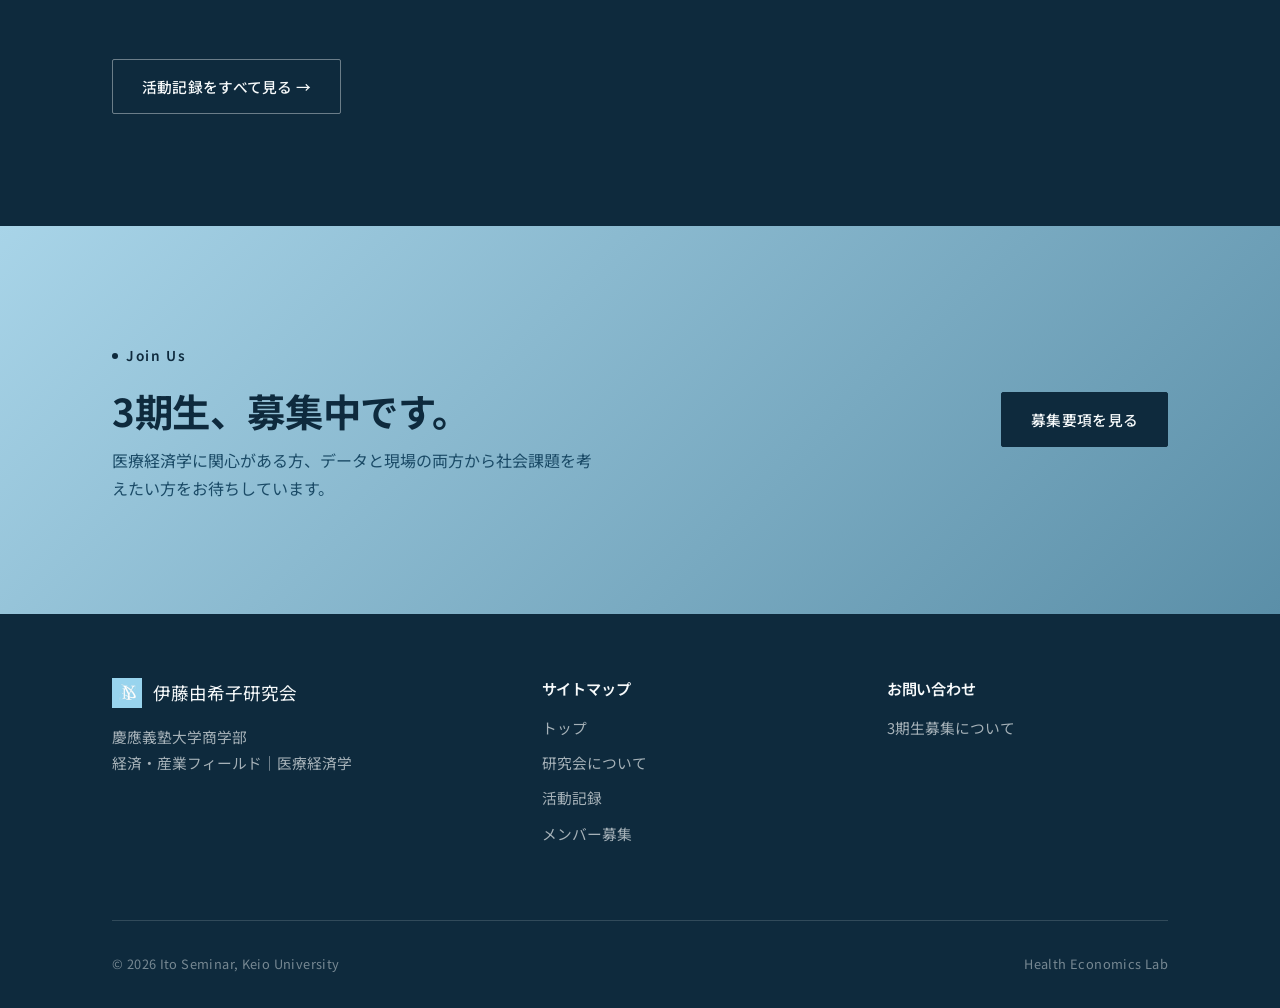
==== commit 143aa3ad: "Add files via upload" ====
--- a/index.html
+++ b/index.html
@@ -7,7 +7,7 @@
   <meta name="description" content="慶應義塾大学商学部 伊藤由希子研究会。医療経済学をテーマに、データと現場の両面から日本の医療が抱える課題を考えるゼミです。">
   <link rel="icon" href="logo-blue-bg.jpg">
   <link rel="preconnect" href="https://fonts.googleapis.com">
-  <link href="https://fonts.googleapis.com/css2?family=Playfair+Display:ital,wght@0,400;0,700;1,400&family=Cormorant+Garamond:ital@1&family=Noto+Sans+JP:wght@300;400;500;600;700&family=Noto+Serif+JP:wght@500;700&display=swap" rel="stylesheet">
+  <link href="https://fonts.googleapis.com/css2?family=Noto+Sans+JP:wght@300;400;500;600;700;800&display=swap" rel="stylesheet">
   <link rel="stylesheet" href="style.css">
   <link rel="stylesheet" href="index.css">
 </head>
--- a/style.css
+++ b/style.css
@@ -15,9 +15,9 @@
   --color-ink-soft: #4A6B7D;     /* 本文の柔らかいグレーブルー */
 
   /* Type */
-  --font-display: 'Playfair Display', 'Noto Serif JP', serif;
+  --font-display: 'Noto Sans JP', 'Hiragino Sans', sans-serif;
   --font-body: 'Noto Sans JP', 'Hiragino Sans', sans-serif;
-  --font-caption: 'Cormorant Garamond', 'Noto Serif JP', serif;
+  --font-caption: 'Noto Sans JP', 'Hiragino Sans', sans-serif;
 
   /* Spacing scale */
   --space-xs: 0.5rem;
@@ -83,16 +83,17 @@
 h1, h2, h3, h4 {
   font-family: var(--font-display);
   font-weight: 700;
-  letter-spacing: 0.01em;
+  letter-spacing: -0.01em;
   color: var(--color-ink);
-  line-height: 1.3;
+  line-height: 1.4;
 }
 
 .eyebrow {
-  font-family: var(--font-caption);
-  font-style: italic;
-  font-size: 0.95rem;
-  letter-spacing: 0.08em;
+  font-family: var(--font-body);
+  font-style: normal;
+  font-weight: 600;
+  font-size: 0.85rem;
+  letter-spacing: 0.12em;
   color: var(--color-sky-deep);
   display: inline-flex;
   align-items: center;
--- a/index.css
+++ b/index.css
@@ -56,9 +56,10 @@
 }
 
 .hero-eyebrow {
-  font-family: var(--font-caption);
-  font-style: italic;
-  font-size: 1.05rem;
+  font-family: var(--font-body);
+  font-style: normal;
+  font-weight: 600;
+  font-size: 0.95rem;
   color: var(--color-sky-night);
   letter-spacing: 0.12em;
   margin-bottom: var(--space-sm);
@@ -72,7 +73,7 @@
 }
 
 .hero h1 em {
-  font-style: italic;
+  font-style: normal;
   color: var(--color-sky-night);
 }
 
@@ -182,8 +183,9 @@
 }
 
 .intro-figure-card p {
-  font-family: var(--font-caption);
-  font-style: italic;
+  font-family: var(--font-body);
+  font-style: normal;
+  font-weight: 500;
   font-size: 1.25rem;
   color: var(--color-ink);
   line-height: 1.6;
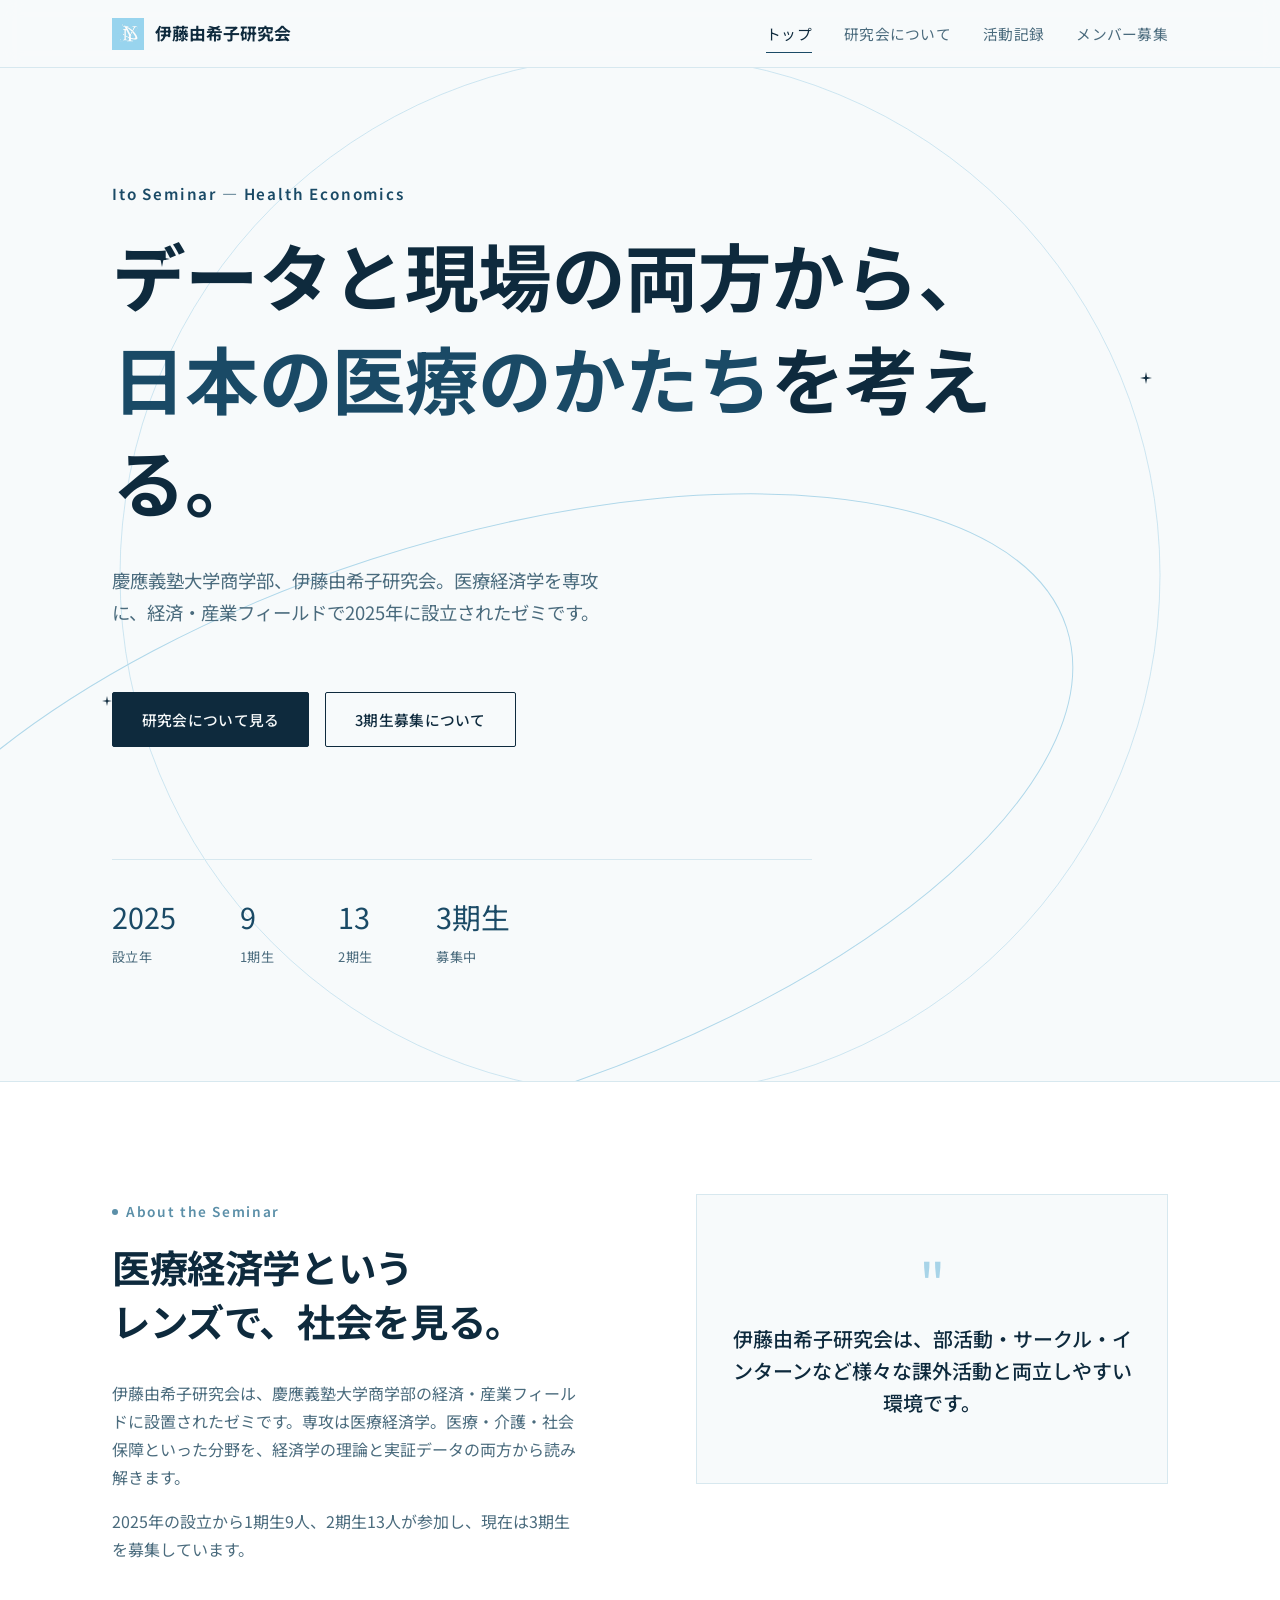
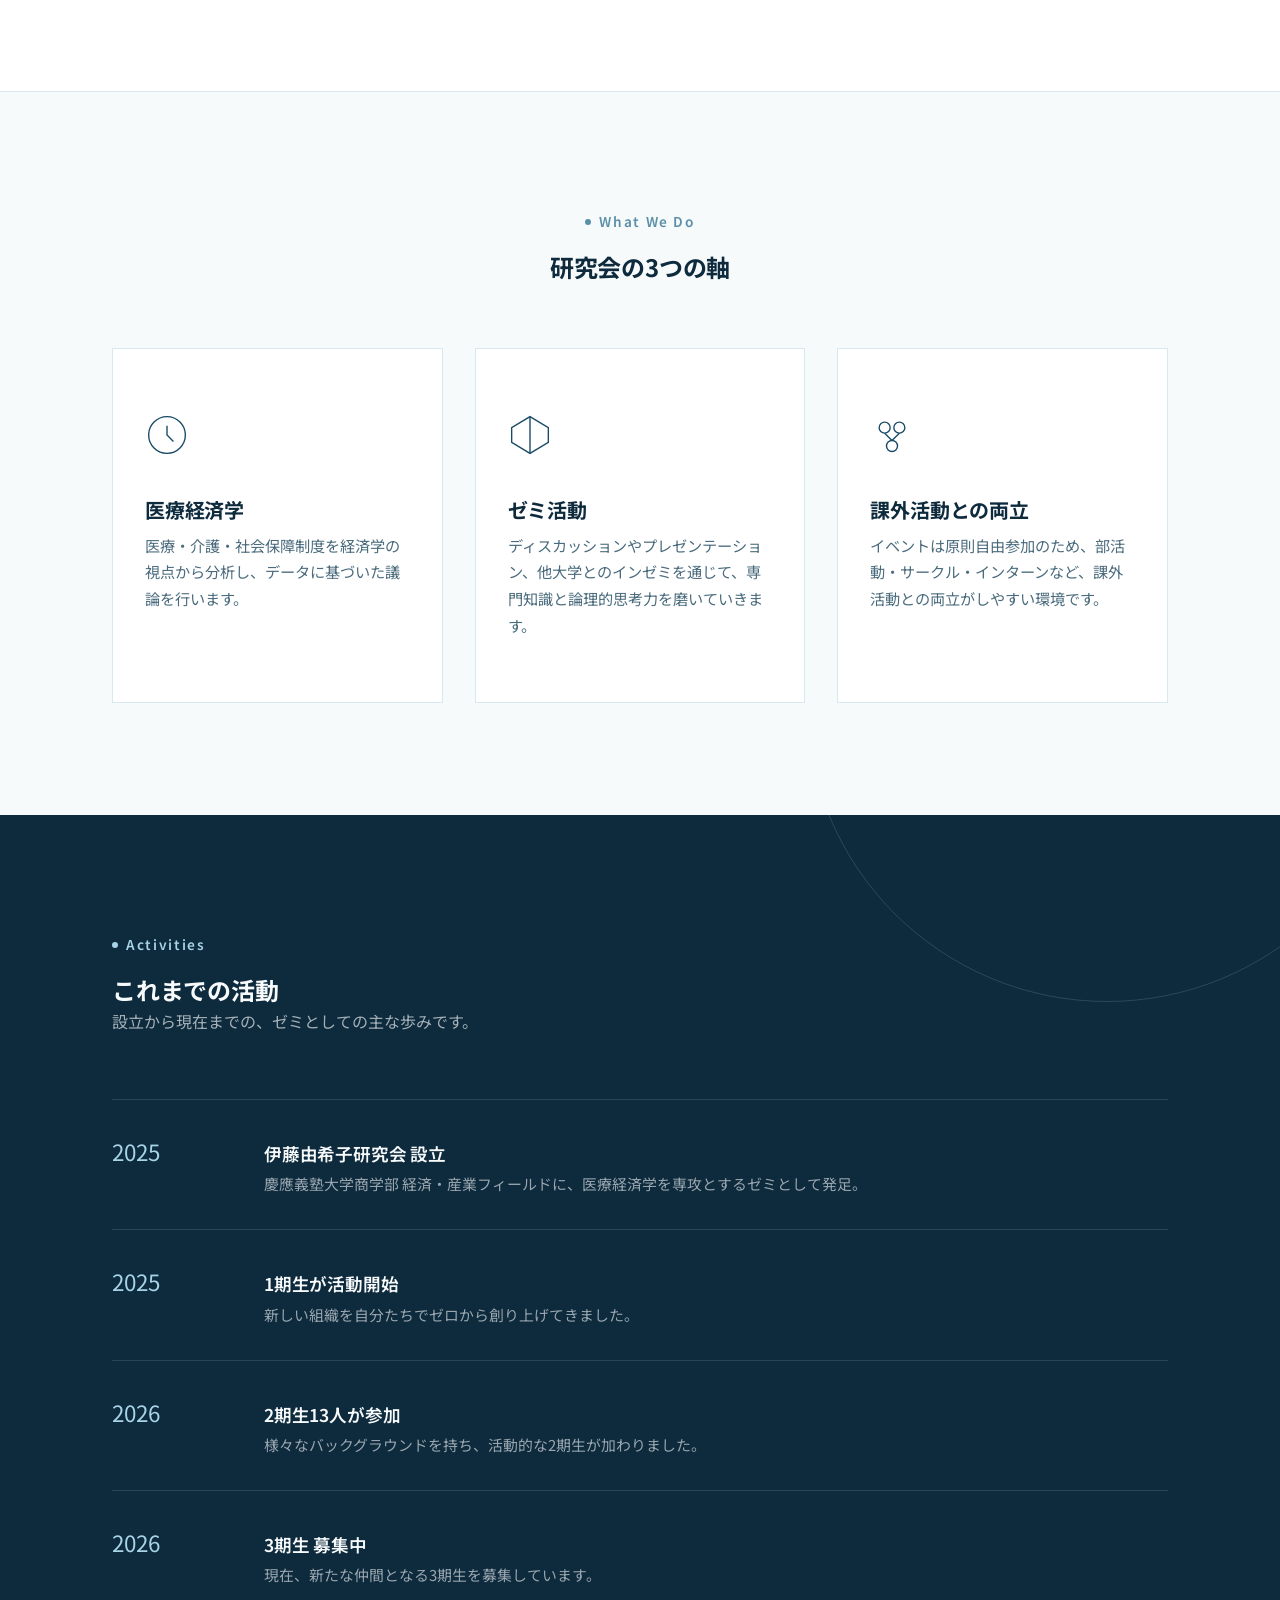
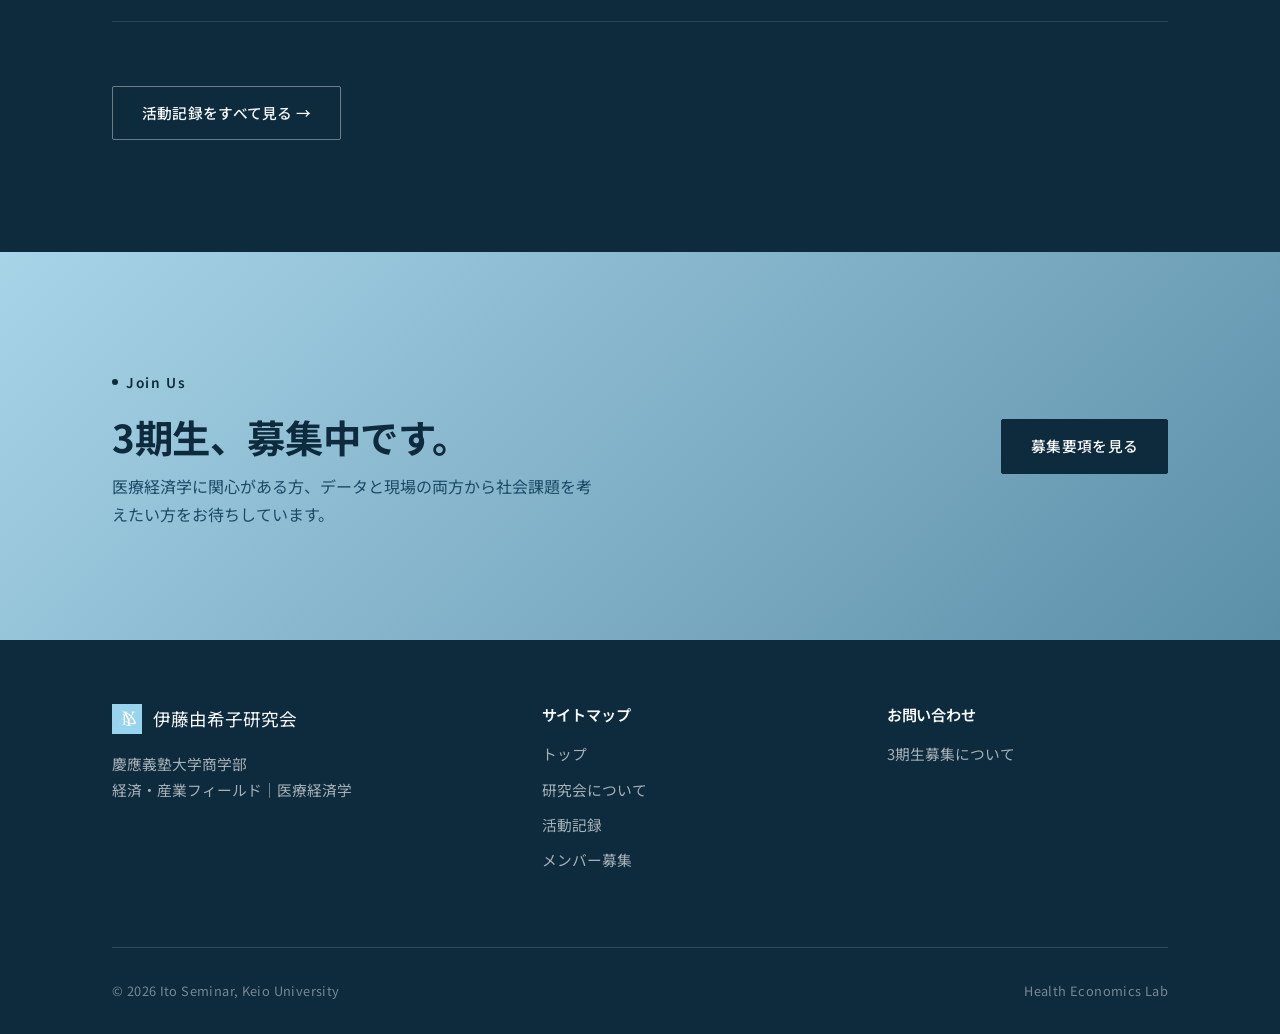
==== commit 20fbbb07: "Update index.html" ====
--- a/index.html
+++ b/index.html
@@ -82,8 +82,7 @@
       <div class="intro-figure reveal">
         <div class="intro-figure-card">
           <span class="quote-mark">"</span>
-          <p>医療の問題は、誰にとっても無関係ではいられないテーマです。</p>
-          <p class="by">— 伊藤由希子研究会の研究テーマより</p>
+          <p>伊藤由希子研究会は、部活動・サークル・インターンなど様々な課外活動と両立しやすい環境です。</p>
         </div>
       </div>
     </div>
@@ -105,12 +104,12 @@
         <div class="pillar-card reveal">
           <svg class="pillar-icon" viewBox="0 0 48 48" fill="none" stroke="currentColor" stroke-width="1.5"><path d="M24 4 L44 16 L44 32 L24 44 L4 32 L4 16 Z"/><path d="M24 4 L24 44"/></svg>
           <h3>ゼミ活動</h3>
-          <p>輪読、研究発表、ディスカッションを通じて、専門知識と論理的思考力を磨いていきます。</p>
+          <p>ディスカッションやプレゼンテーション、他大学とのインゼミを通じて、専門知識と論理的思考力を磨いていきます。</p>
         </div>
         <div class="pillar-card reveal">
           <svg class="pillar-icon" viewBox="0 0 48 48" fill="none" stroke="currentColor" stroke-width="1.5"><circle cx="16" cy="16" r="6"/><circle cx="32" cy="16" r="6"/><circle cx="24" cy="36" r="6"/><path d="M16 22 L24 30 M32 22 L24 30"/></svg>
-          <h3>コミュニティ</h3>
-          <p>1期生・2期生が学年を越えて関わり合いながら、ともに研究と学びを深めるゼミです。</p>
+          <h3>課外活動との両立</h3>
+          <p>イベントは原則自由参加のため、部活動・サークル・インターンなど、課外活動との両立がしやすい環境です。</p>
         </div>
       </div>
     </div>
@@ -135,15 +134,15 @@
         <div class="tl-row reveal">
           <span class="tl-year">2025</span>
           <div class="tl-content">
-            <h4>1期生9人が参加</h4>
-            <p>ゼミ立ち上げ初年度として、1期生9人が活動を開始。</p>
+            <h4>1期生が活動開始</h4>
+            <p>新しい組織を自分たちでゼロから創り上げてきました。</p>
           </div>
         </div>
         <div class="tl-row reveal">
           <span class="tl-year">2026</span>
           <div class="tl-content">
             <h4>2期生13人が参加</h4>
-            <p>ゼミ規模が拡大し、2期生13人を新たに迎える。</p>
+            <p>様々なバックグラウンドを持ち、活動的な2期生が加わりました。</p>
           </div>
         </div>
         <div class="tl-row reveal">
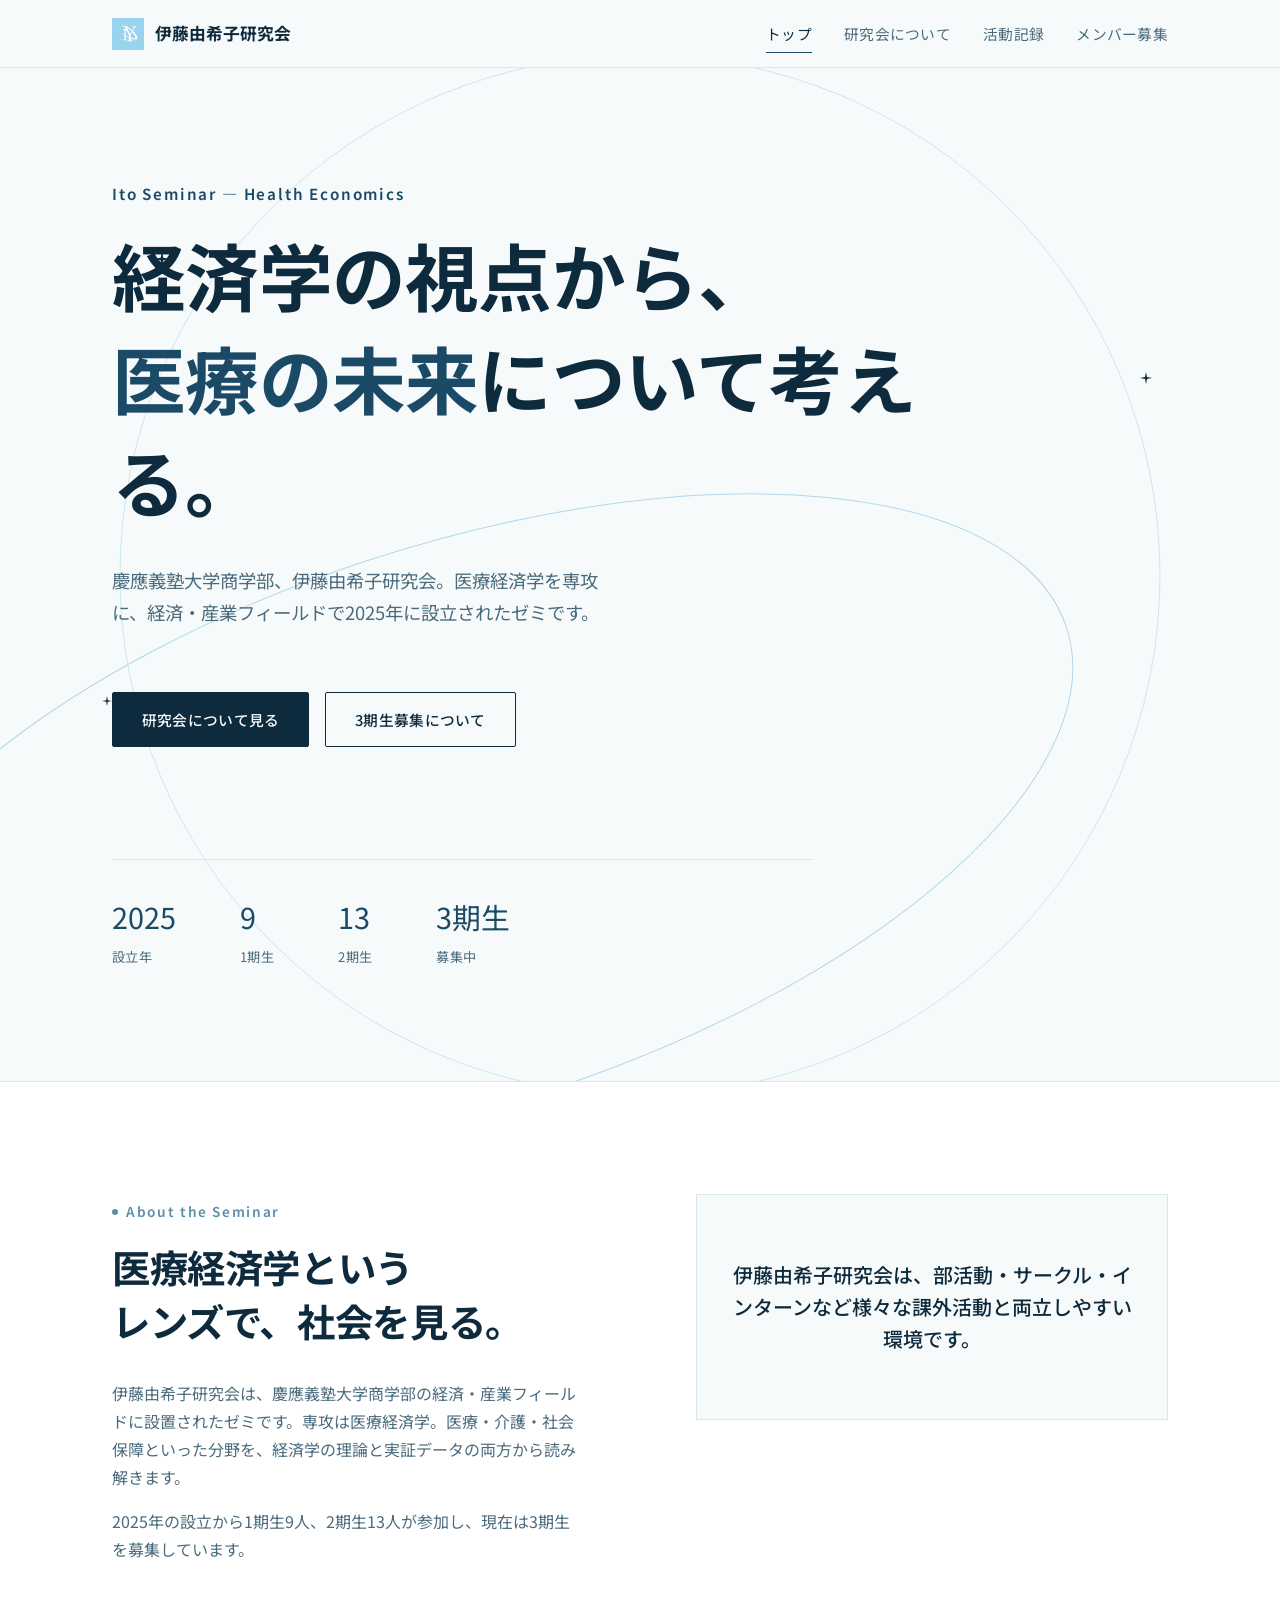
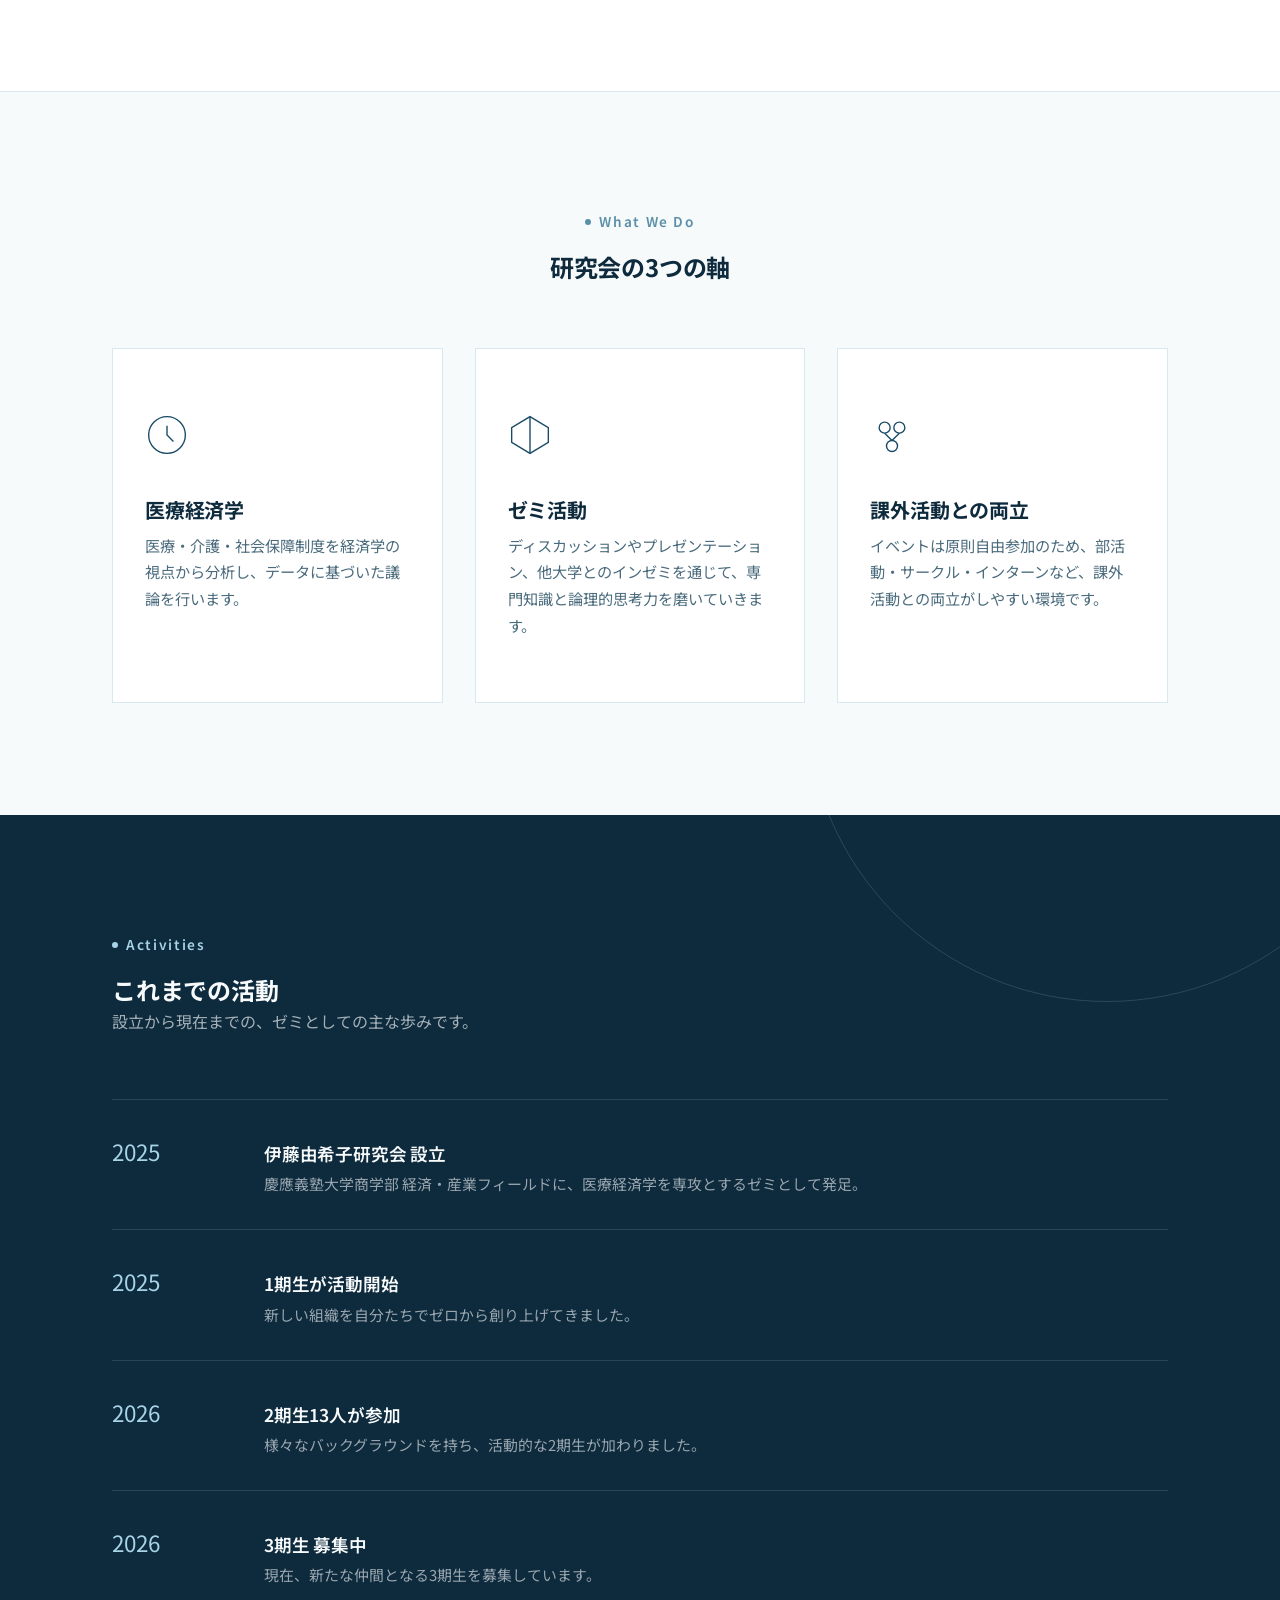
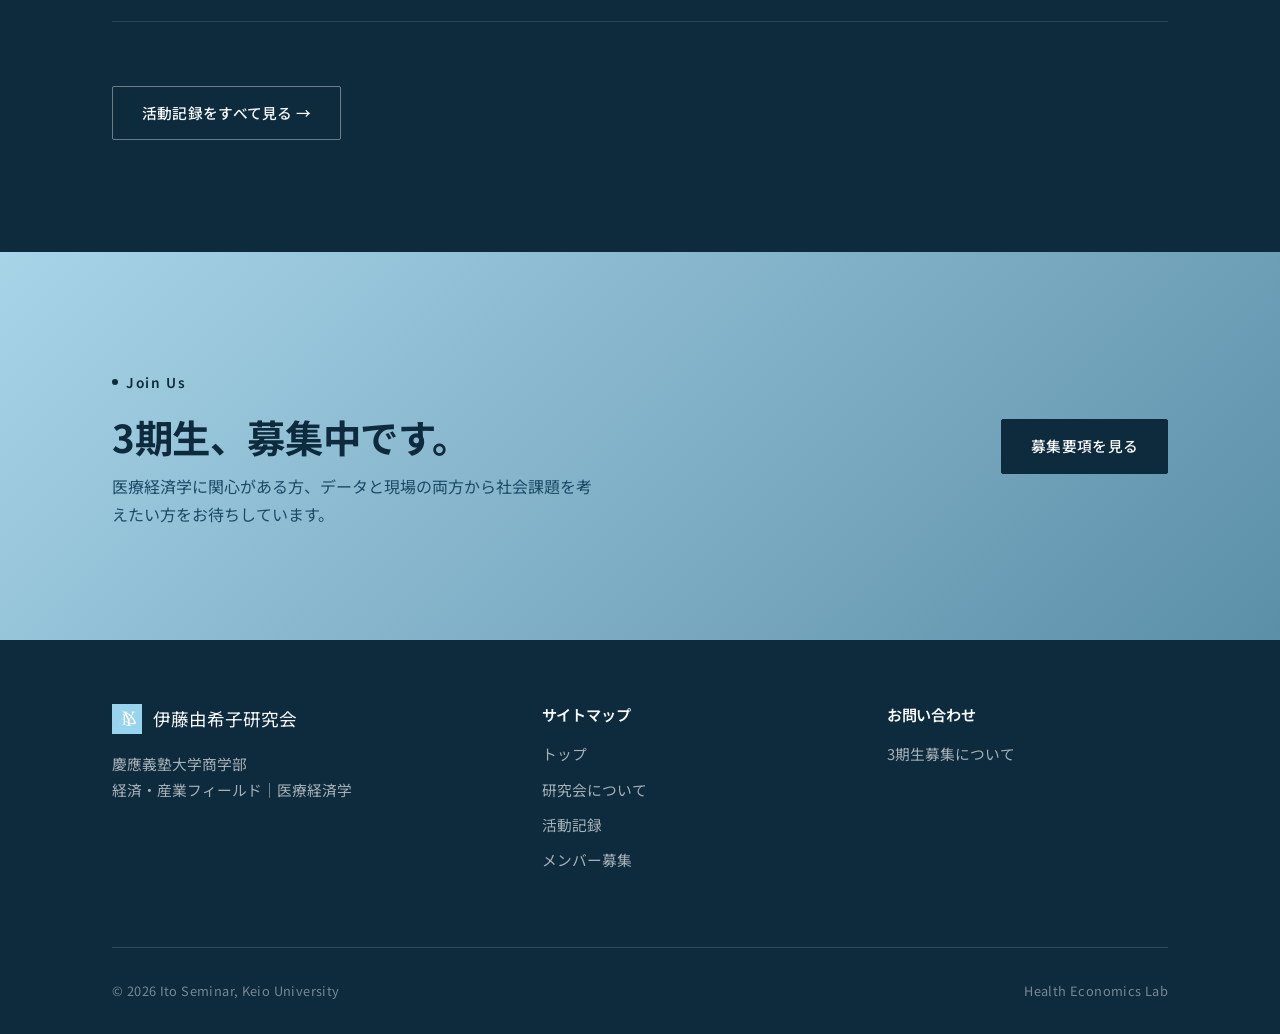
==== commit 68b4eb62: "Update index.html" ====
--- a/index.html
+++ b/index.html
@@ -43,7 +43,7 @@
 
     <div class="hero-inner">
       <span class="hero-eyebrow">Ito Seminar — Health Economics</span>
-      <h1 class="reveal in-view">データと現場の両方から、<br><em>日本の医療のかたち</em>を考える。</h1>
+      <h1 class="reveal in-view">経済学の視点から、<br><em>医療の未来</em>について考える。</h1>
       <p class="hero-lede reveal in-view">慶應義塾大学商学部、伊藤由希子研究会。医療経済学を専攻に、経済・産業フィールドで2025年に設立されたゼミです。</p>
       <div class="hero-actions reveal in-view">
         <a href="about.html" class="btn btn-primary">研究会について見る</a>
@@ -81,7 +81,6 @@
       </div>
       <div class="intro-figure reveal">
         <div class="intro-figure-card">
-          <span class="quote-mark">"</span>
           <p>伊藤由希子研究会は、部活動・サークル・インターンなど様々な課外活動と両立しやすい環境です。</p>
         </div>
       </div>
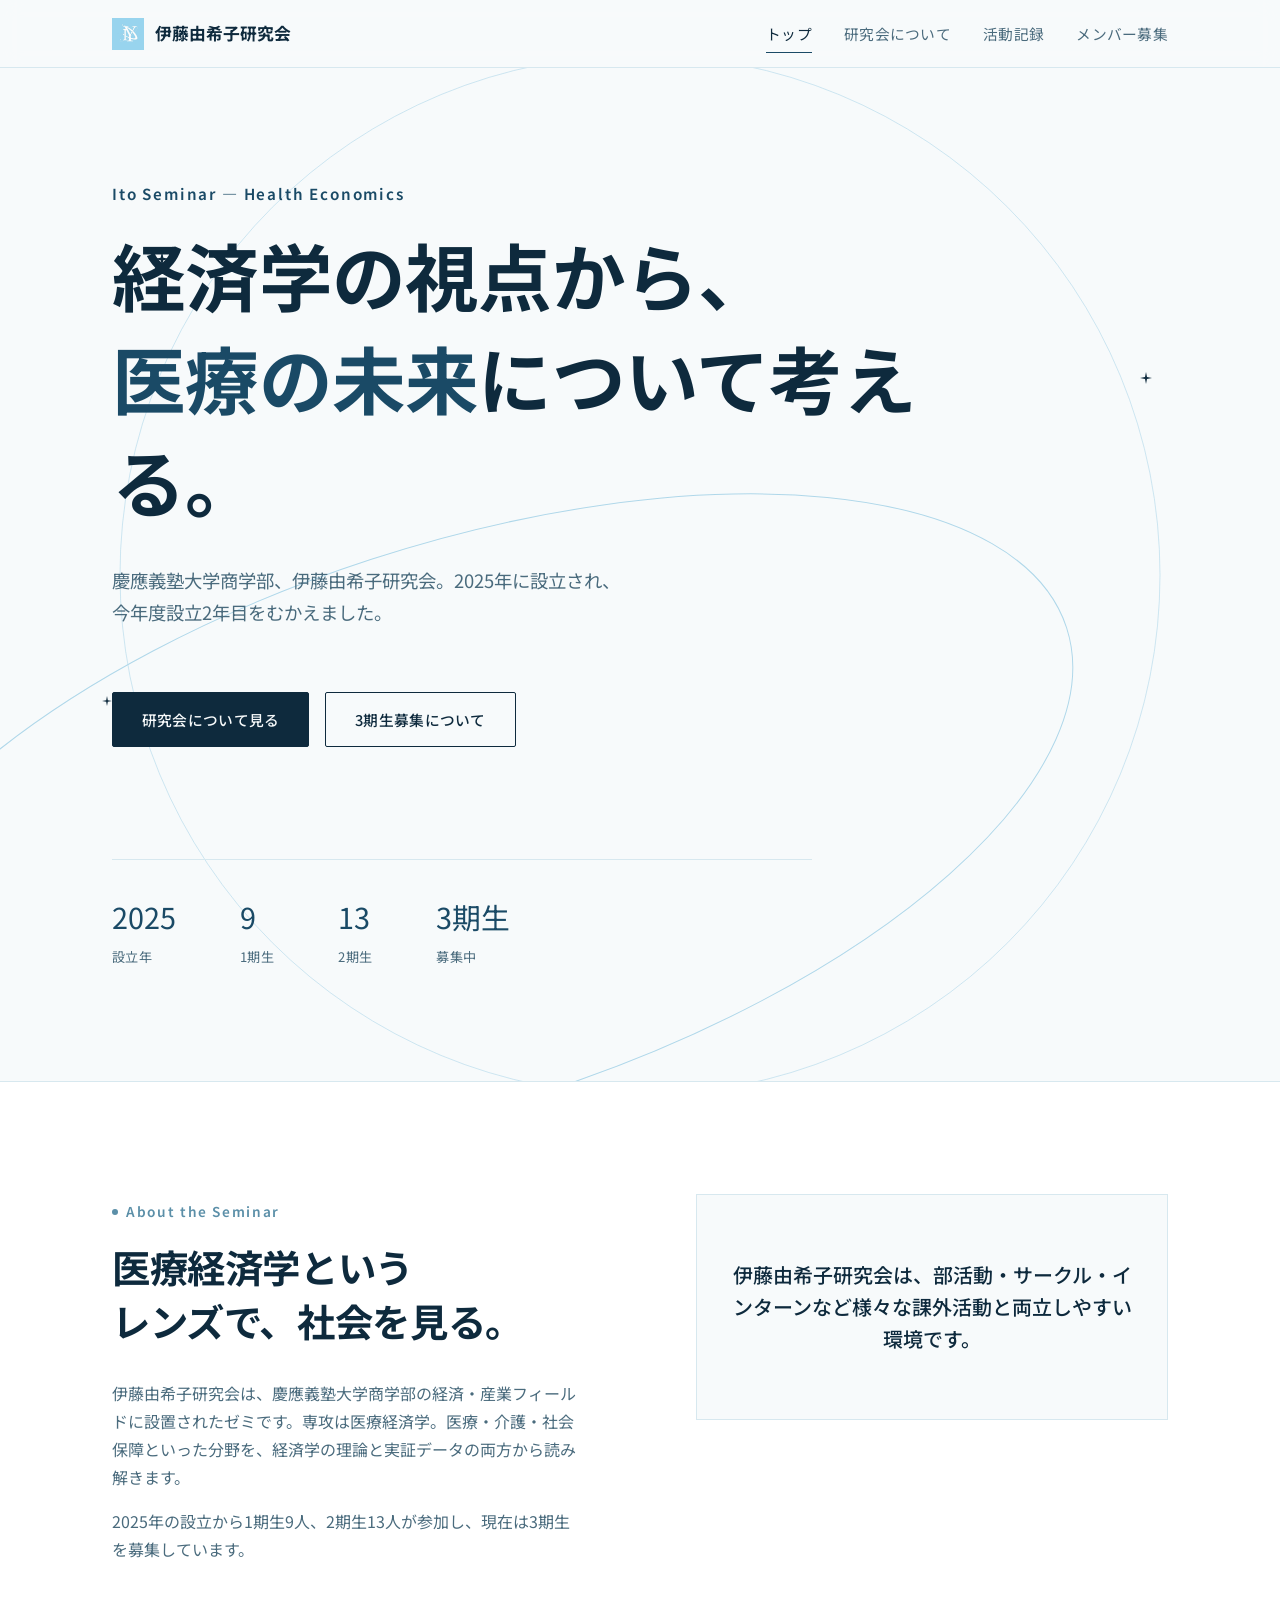
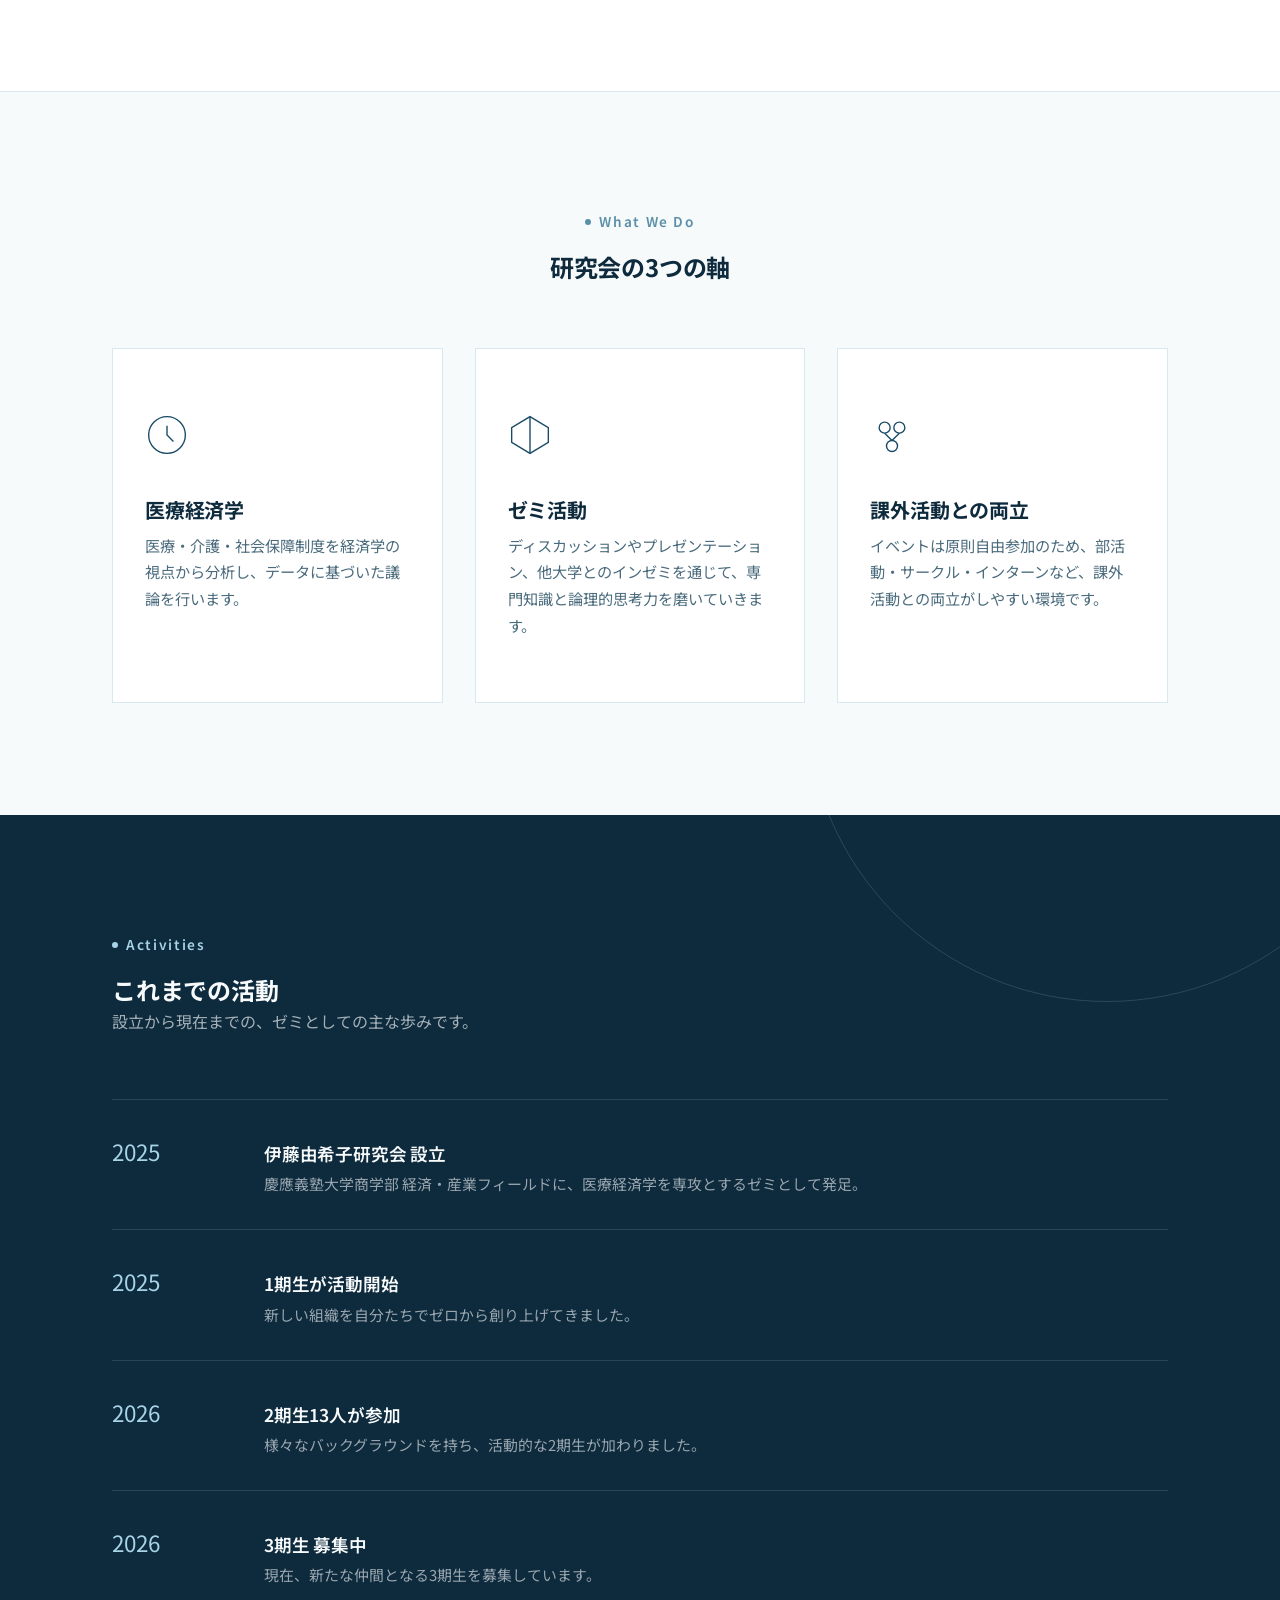
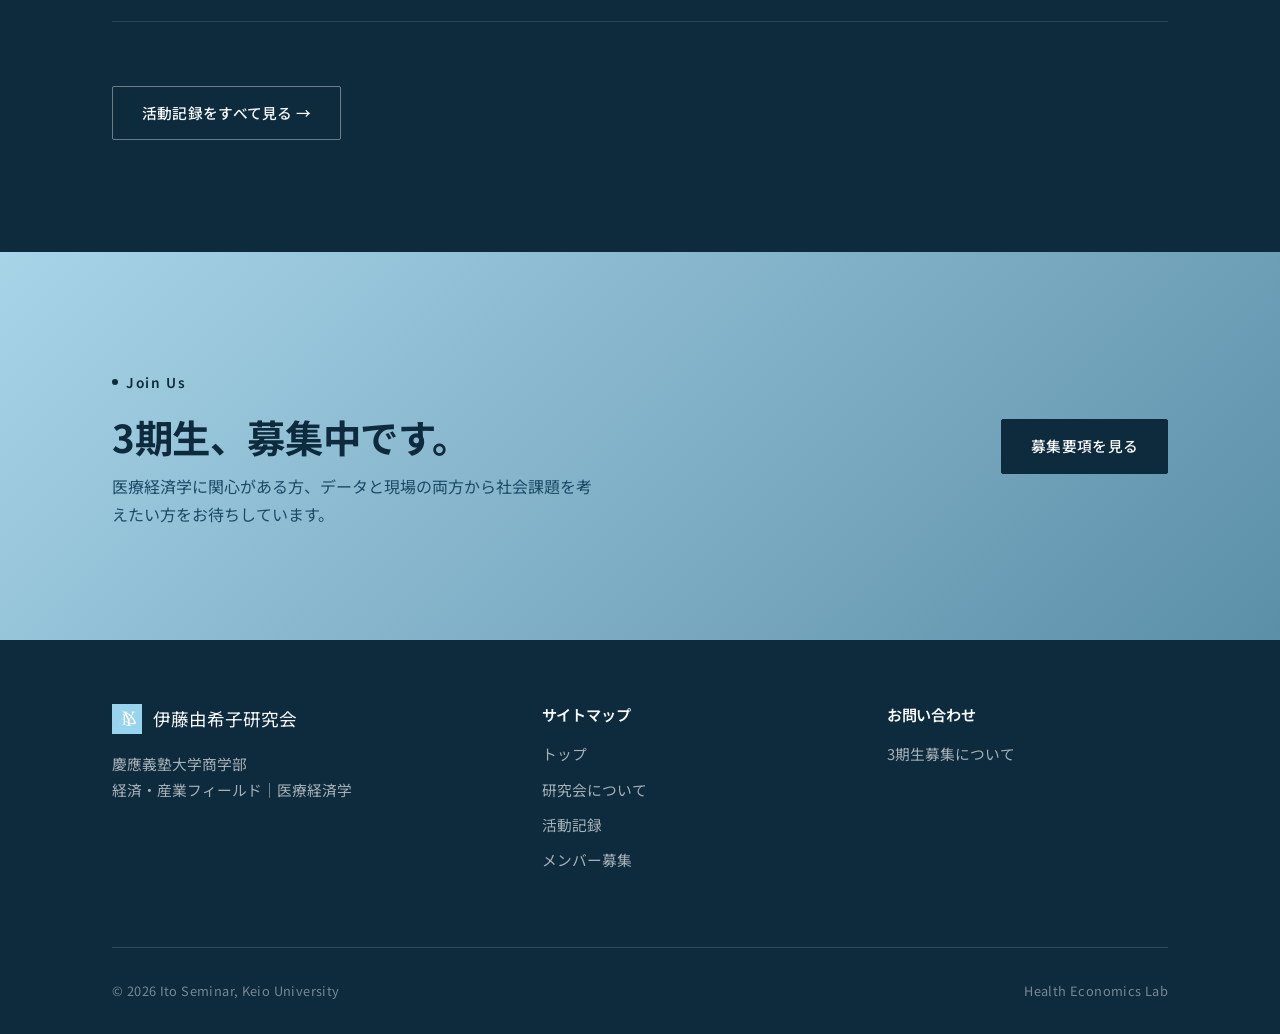
==== commit e84a1162: "Update index.html" ====
--- a/index.html
+++ b/index.html
@@ -44,7 +44,7 @@
     <div class="hero-inner">
       <span class="hero-eyebrow">Ito Seminar — Health Economics</span>
       <h1 class="reveal in-view">経済学の視点から、<br><em>医療の未来</em>について考える。</h1>
-      <p class="hero-lede reveal in-view">慶應義塾大学商学部、伊藤由希子研究会。医療経済学を専攻に、経済・産業フィールドで2025年に設立されたゼミです。</p>
+      <p class="hero-lede reveal in-view">慶應義塾大学商学部、伊藤由希子研究会。2025年に設立され、今年度設立2年目をむかえました。</p>
       <div class="hero-actions reveal in-view">
         <a href="about.html" class="btn btn-primary">研究会について見る</a>
         <a href="join.html" class="btn btn-outline">3期生募集について</a>
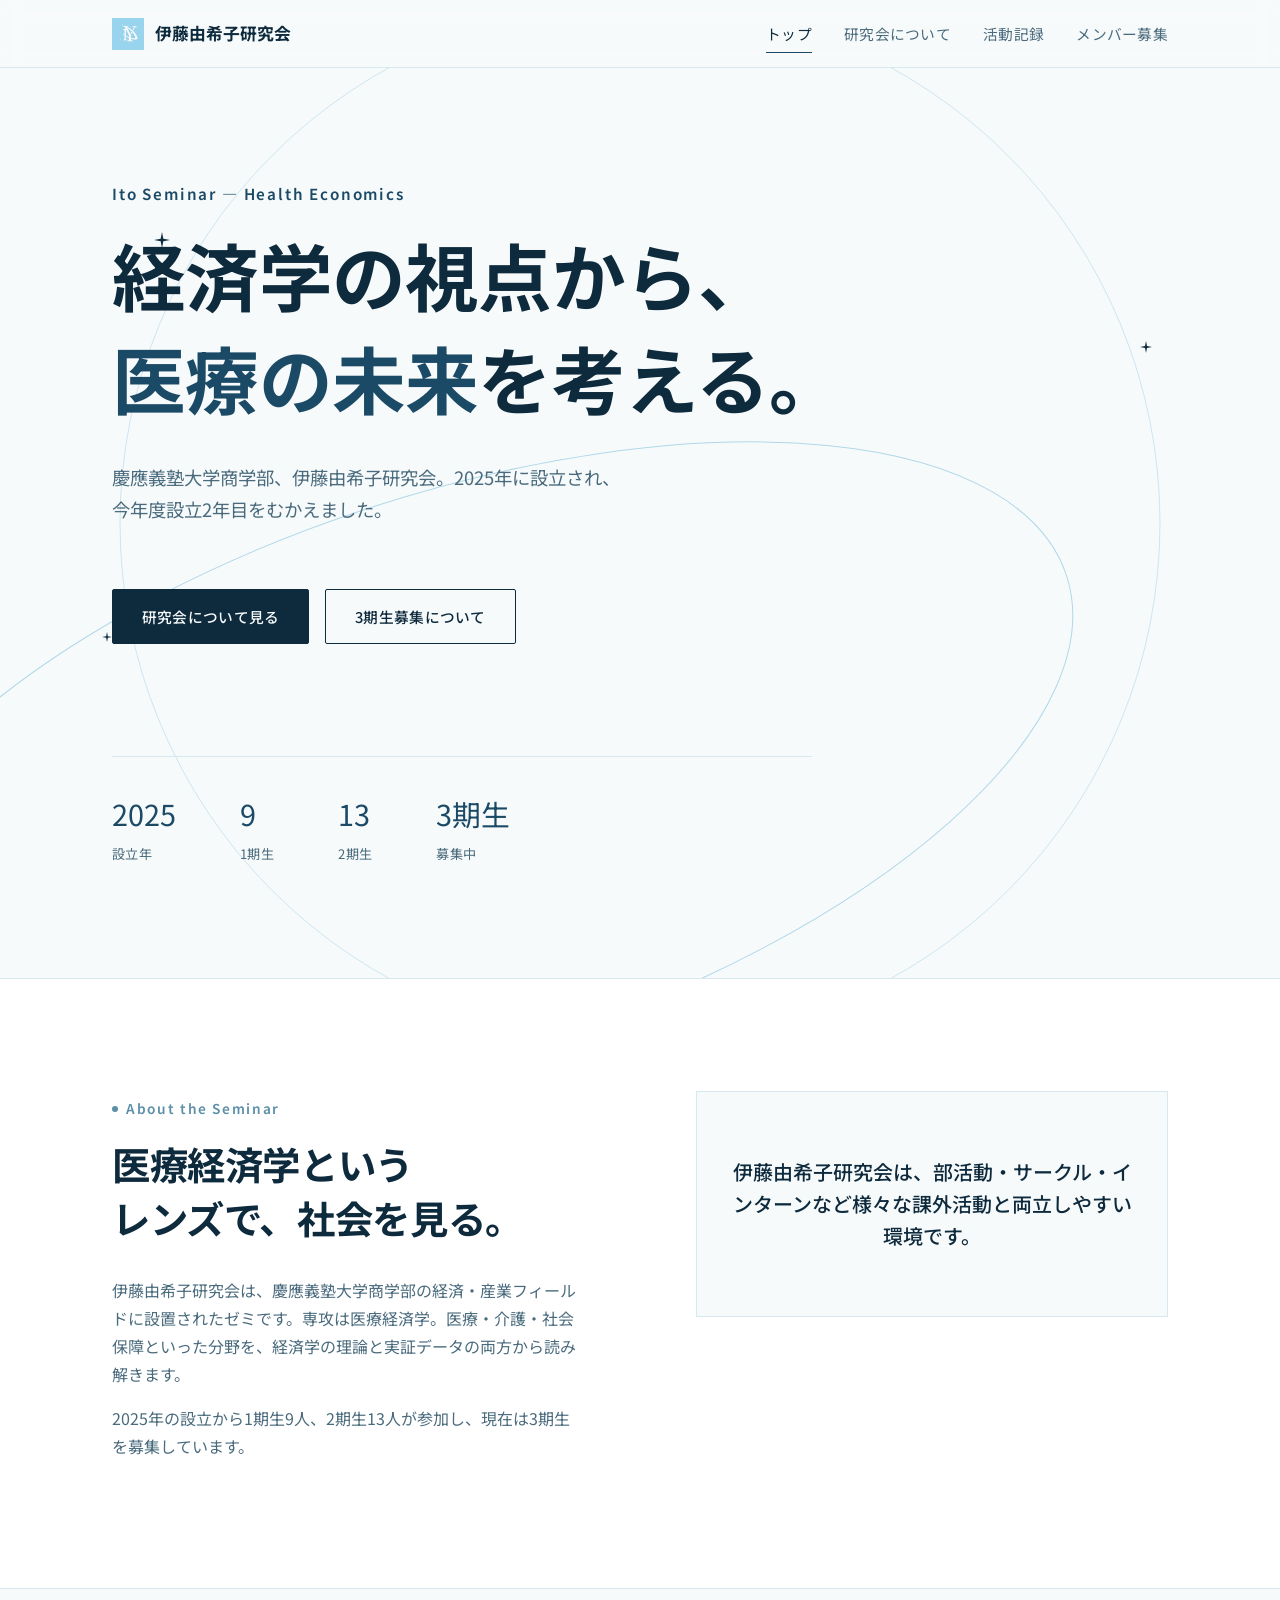
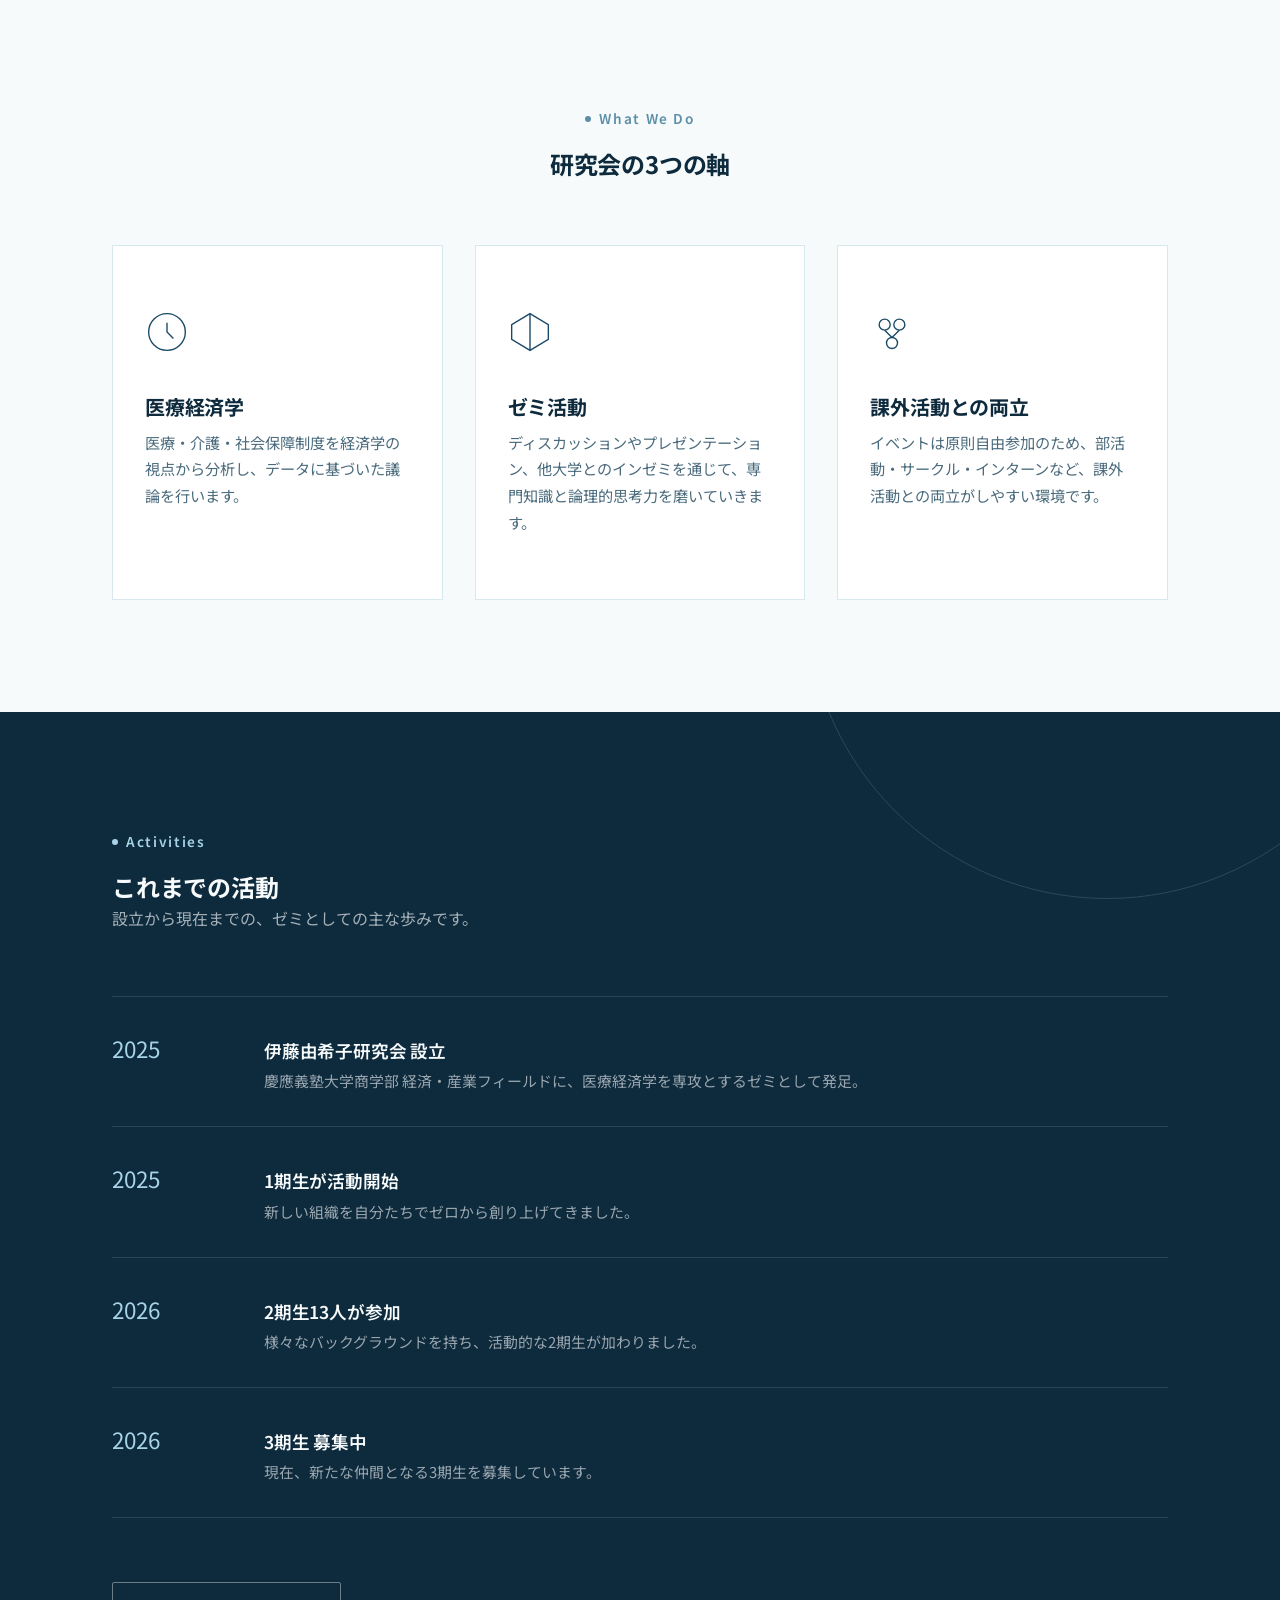
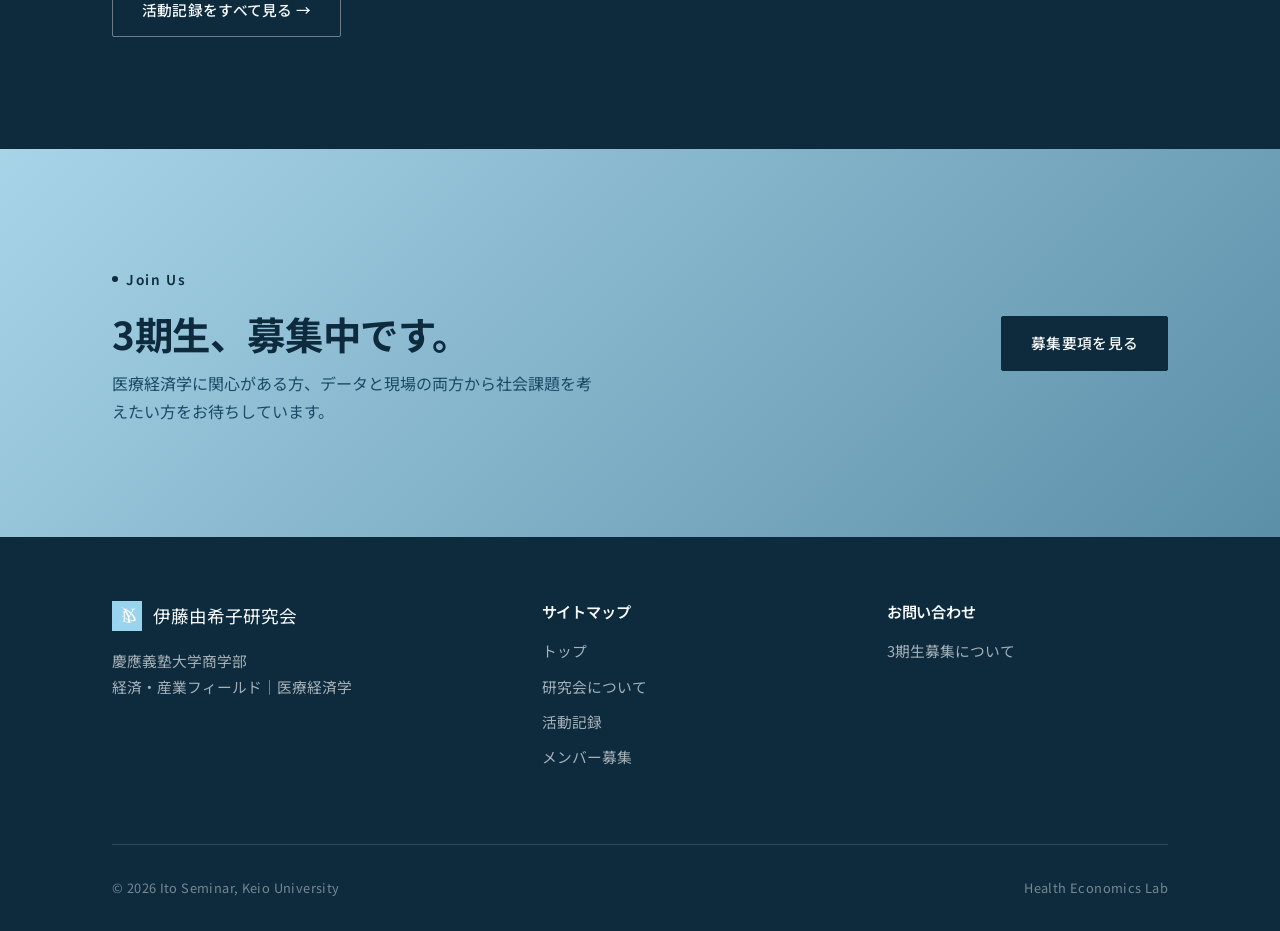
==== commit ad26318b: "Update index.html" ====
--- a/index.html
+++ b/index.html
@@ -43,7 +43,7 @@
 
     <div class="hero-inner">
       <span class="hero-eyebrow">Ito Seminar — Health Economics</span>
-      <h1 class="reveal in-view">経済学の視点から、<br><em>医療の未来</em>について考える。</h1>
+      <h1 class="reveal in-view">経済学の視点から、<br><em>医療の未来</em>を考える。</h1>
       <p class="hero-lede reveal in-view">慶應義塾大学商学部、伊藤由希子研究会。2025年に設立され、今年度設立2年目をむかえました。</p>
       <div class="hero-actions reveal in-view">
         <a href="about.html" class="btn btn-primary">研究会について見る</a>
